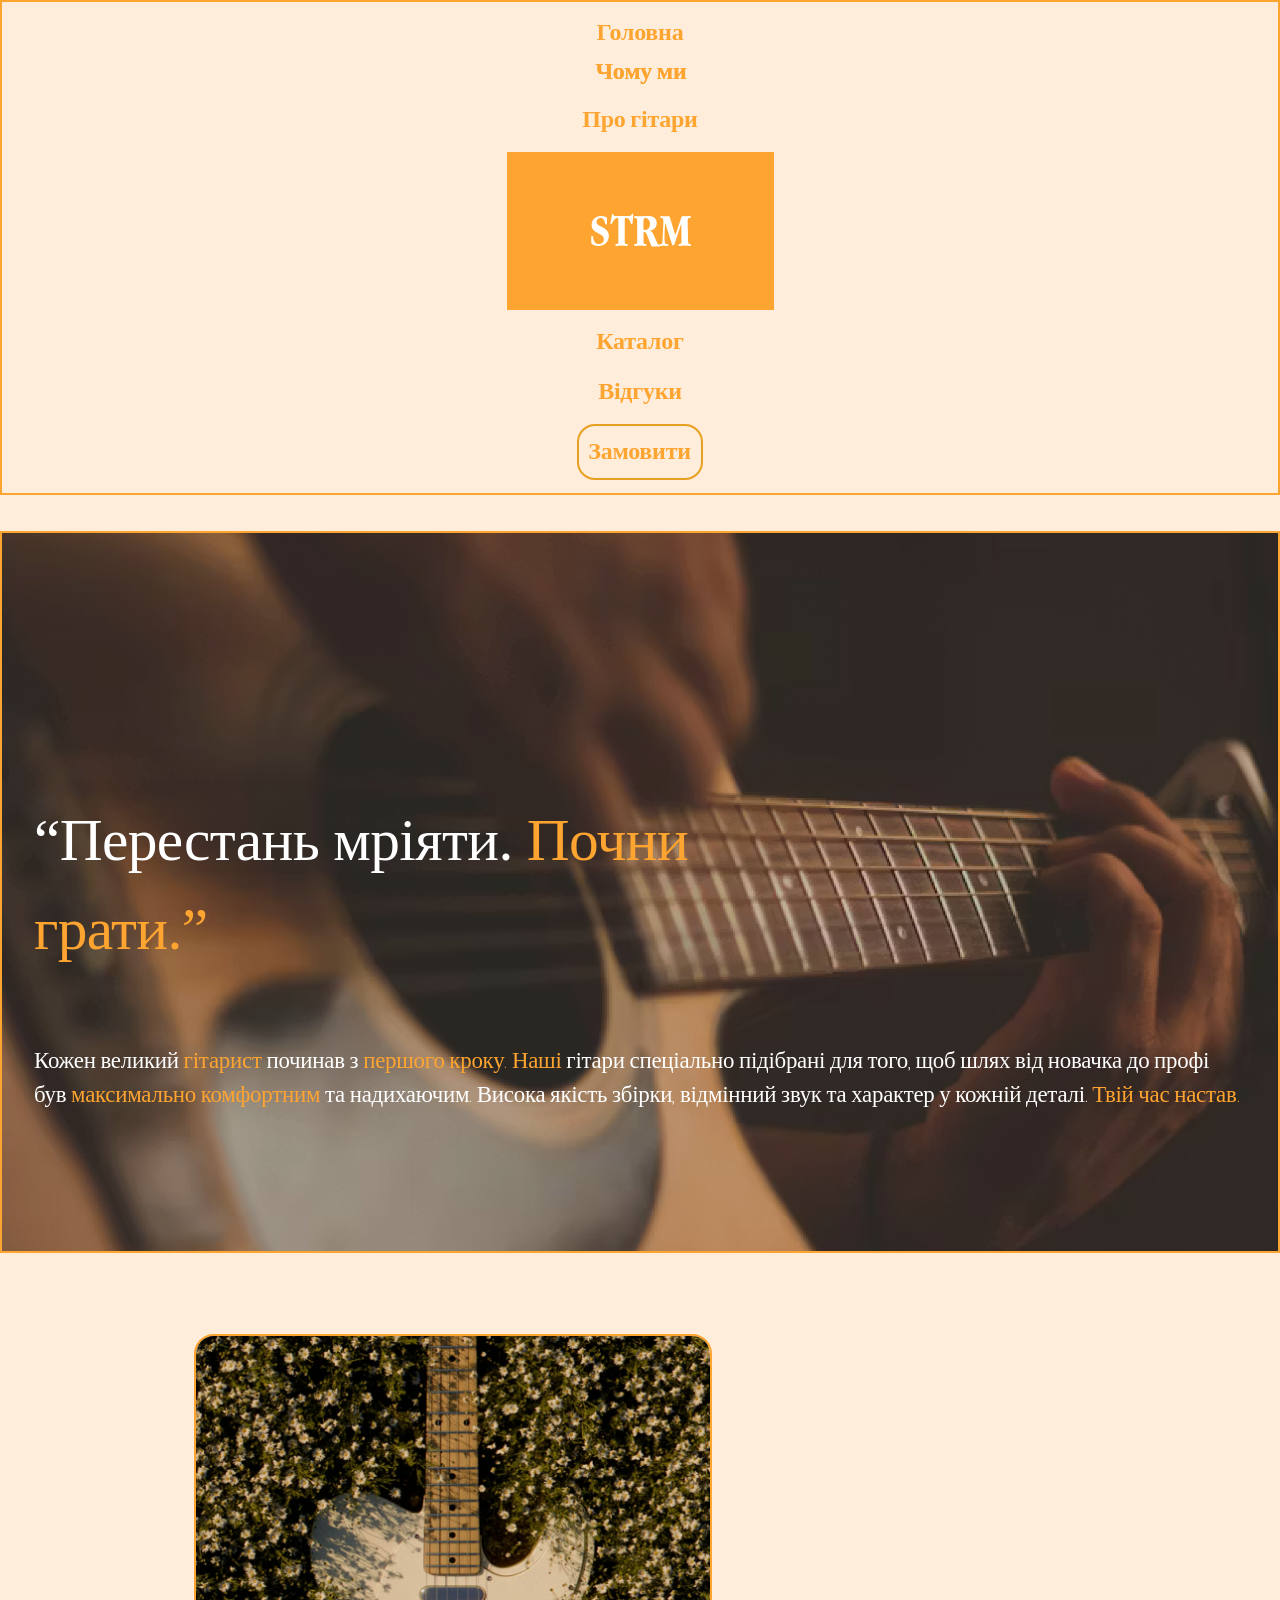
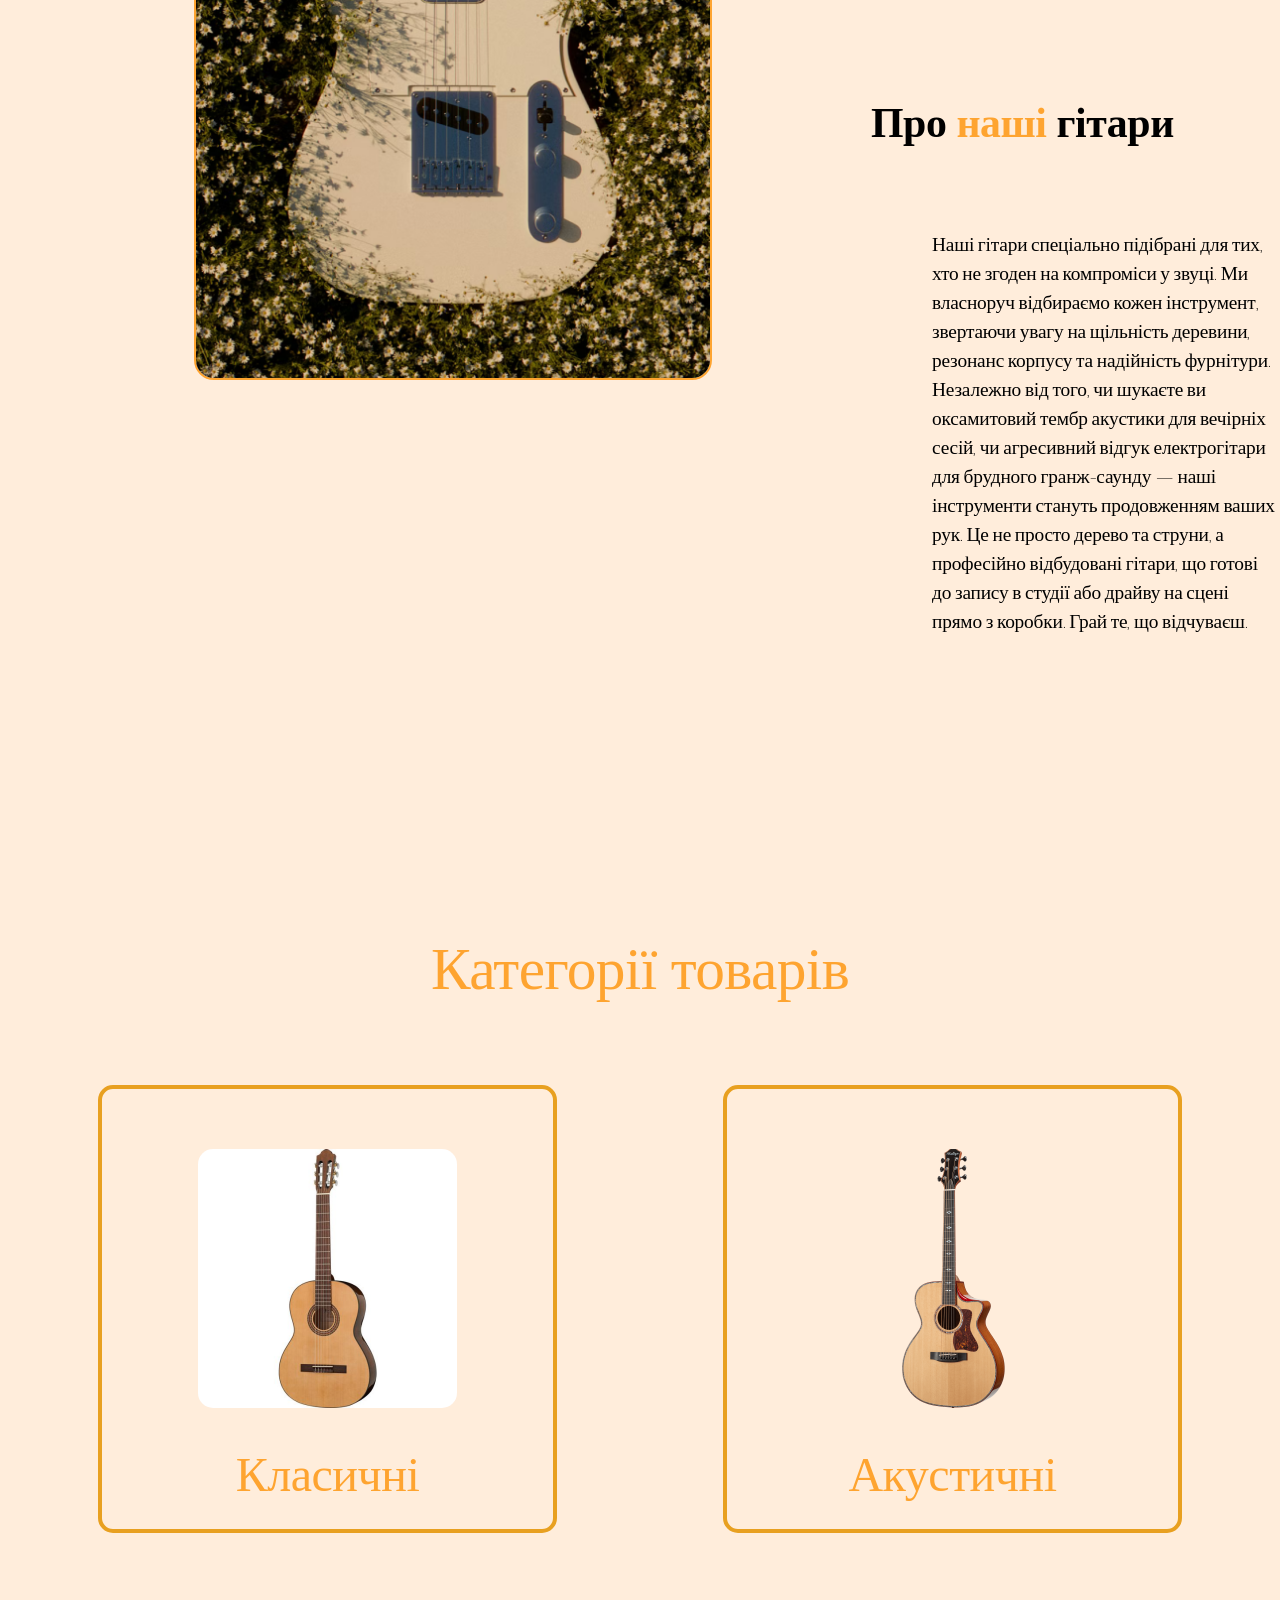
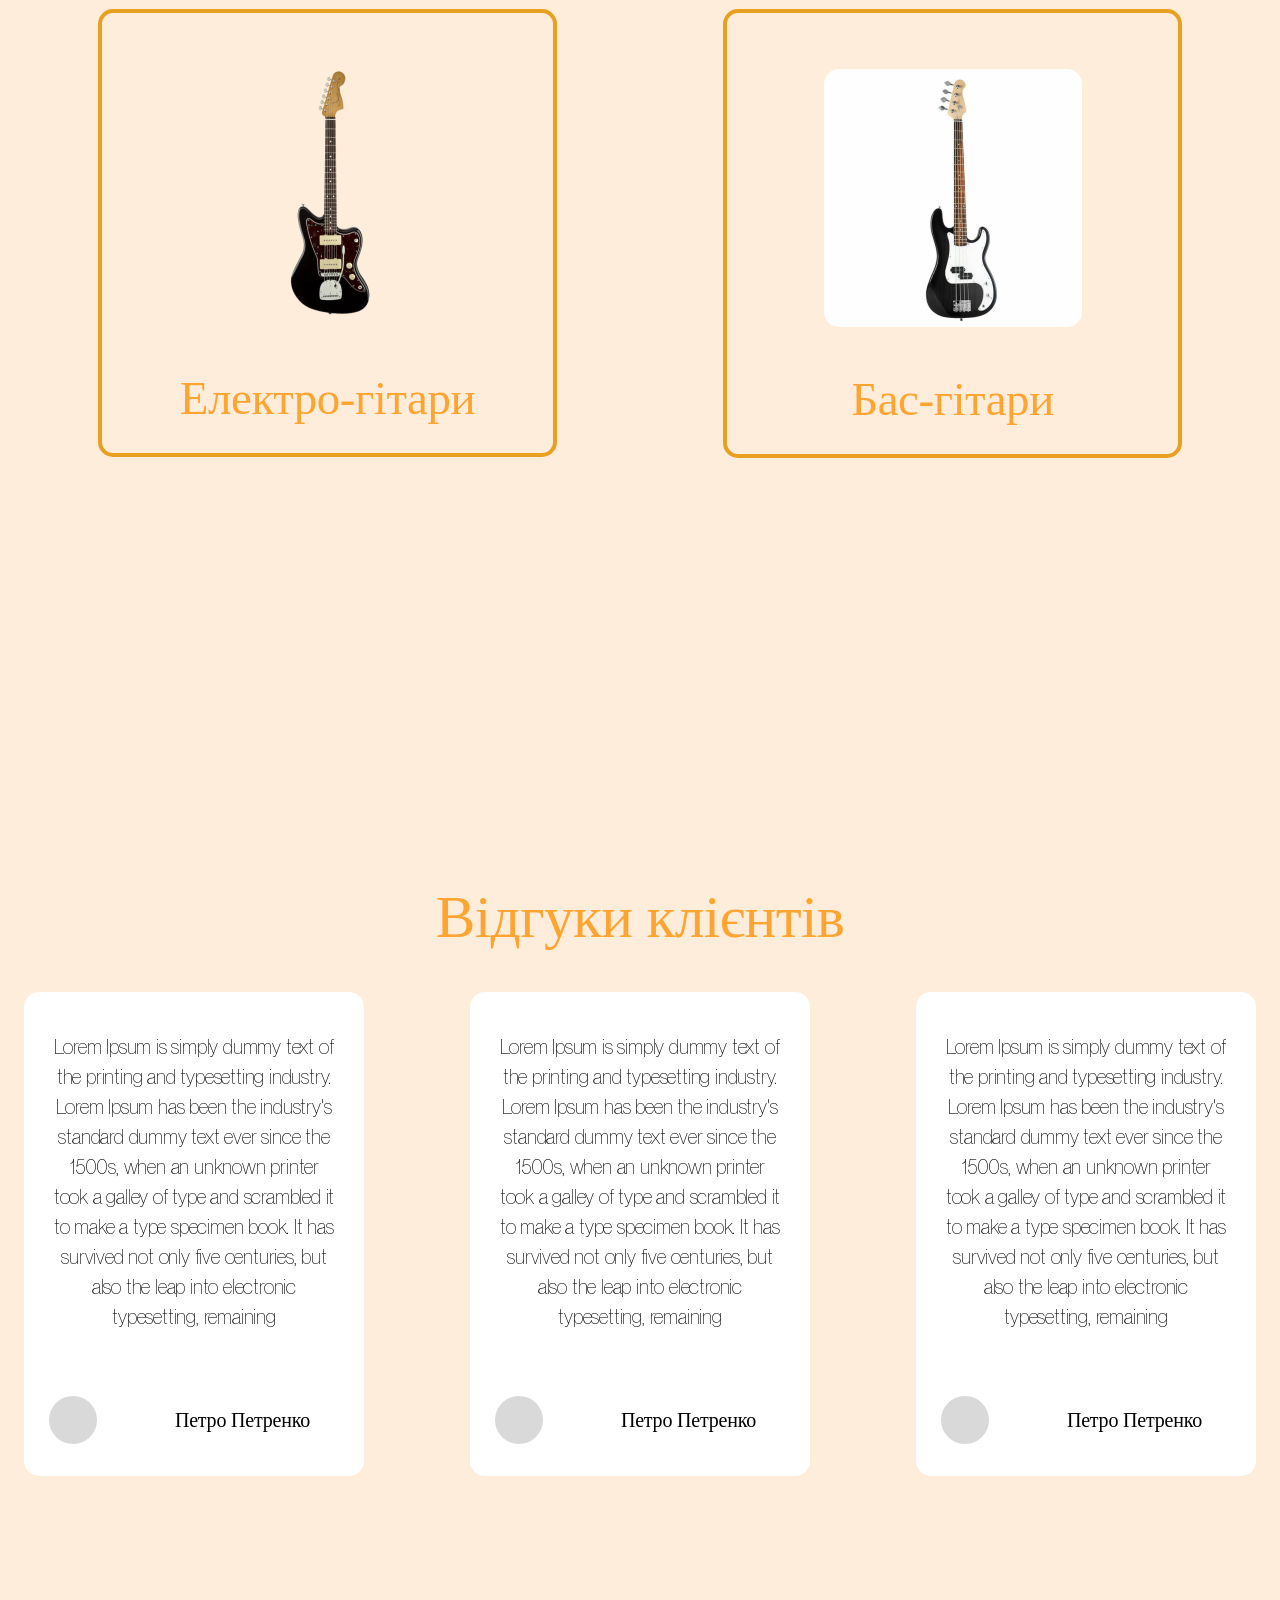
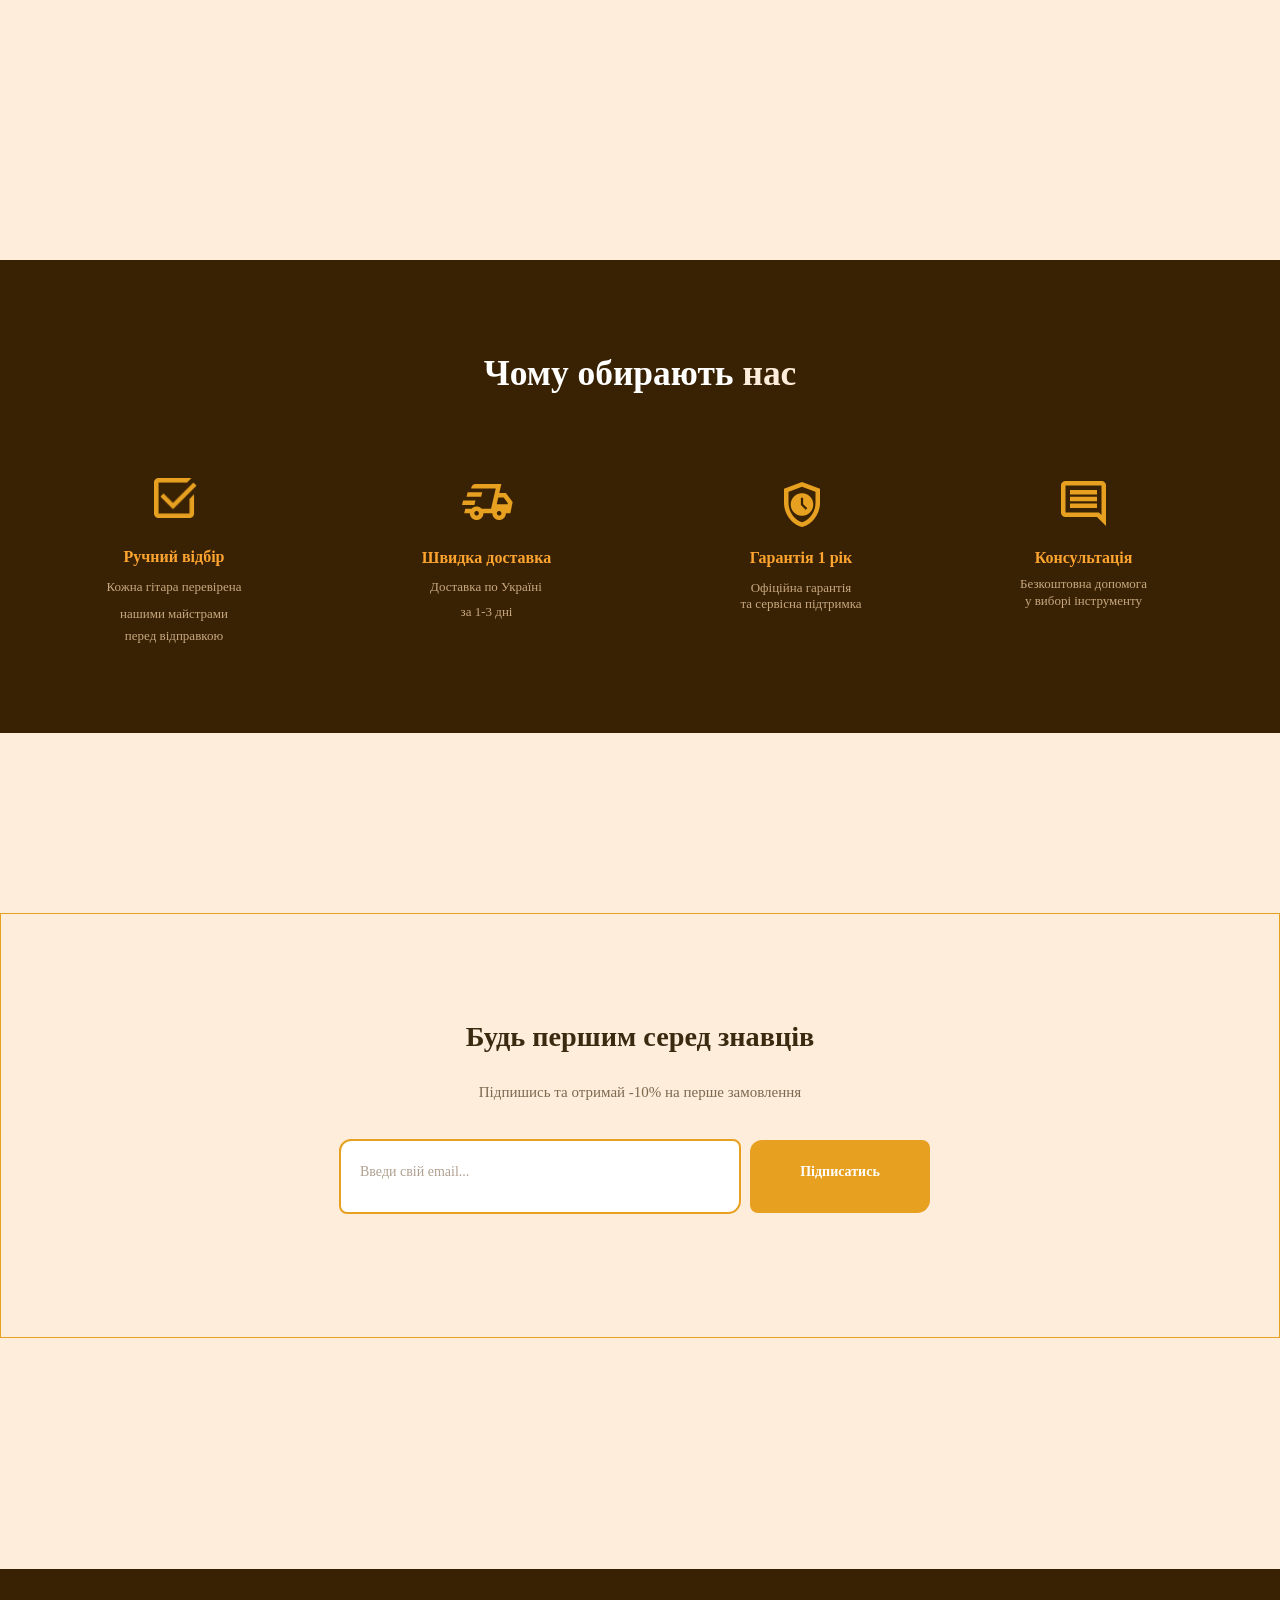
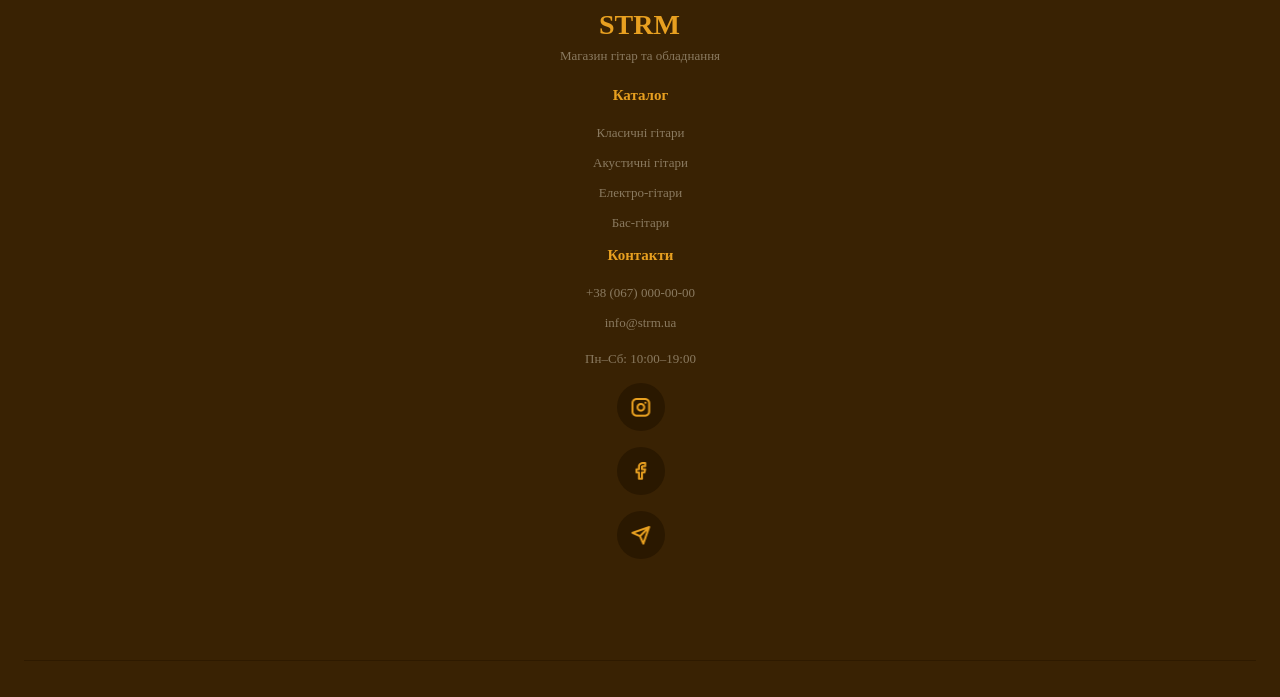
==== desktop.html @ a5ccfbbe "перший комміт, зроблений html, css за допомогою плагіна у figma - 10x HTML" ====
<!DOCTYPE html>
<html lang="uk">
<head>
    <meta charset="utf-8" />
    <meta name="viewport" content="width=device-width, initial-scale=1, shrink-to-fit=no">
    <title>STRM Guitars</title>
    <link rel="stylesheet" href="style.css">
</head>

<body>
    <img src="assets/img.png" class="img" alt="Guitar Background Decor" />
    
    <header class="header">
        <h2 class="header-subtitle-symbol header-subtitle">Головна</h2>
        
        <div class="header-row">
            <h2 class="header-subtitle-symbol1">Чому ми</h2>
            <h2 class="header-subtitle-symbol2">Чому ми</h2>
        </div>
        
        <h2 class="header-subtitle-symbol header-subtitle-symbol3">Про гітари</h2>
        <button class="header-btn-strm hover-bright">STRM</button>
        <h2 class="header-subtitle-symbol header-subtitle-symbol4">Каталог</h2>
        <h2 class="header-subtitle-symbol header-subtitle-symbol5">Відгуки</h2>
        <button class="header-btn-right hover-zoom">Замовити</button>
    </header>
    
    <div class="hero">
        <h1 class="hero-title title">
            <span>“Перестань мріяти. <span class="sub-text">Почни грати.”</span></span>
        </h1>
        <h2 class="hero-subtitle">
            <span>Кожен великий <span class="sub-text">гітарист</span> починав з <span class="sub-text">першого кроку. </span><span class="sub-text">Наші </span>гітари спеціально підібрані для того, щоб шлях від новачка до профі був <span class="sub-text">максимально комфортним</span> та надихаючим. Висока якість збірки, відмінний звук та характер у кожній деталі. <span class="sub-text">Твій час настав.</span></span>
        </h2>
    </div>
    
    <h2 class="subtitle">Про <span class="sub-text">наші </span>гітари</h2>
    <p class="text-symbol1">
        Наші гітари спеціально підібрані для тих, хто не згоден на компроміси у звуці. Ми власноруч відбираємо кожен інструмент, звертаючи увагу на щільність деревини, резонанс корпусу та надійність фурнітури. Незалежно від того, чи шукаєте ви оксамитовий тембр акустики для вечірніх сесій, чи агресивний відгук електрогітари для брудного гранж-саунду — наші інструменти стануть продовженням ваших рук. Це не просто дерево та струни, а професійно відбудовані гітари, що готові до запису в студії або драйву на сцені прямо з коробки. Грай те, що відчуваєш.
    </p>
    <h1 class="title-symbol1 title">Категорії товарів</h1>
    
    <div class="row1">
        <div class="card-a card-classic hover-float">
            <img src="assets/card/card-img1.png" class="card-img input" alt="Класична гітара" />
            <h2>Класичні</h2>
        </div>
        
        <div class="card-a card-acoustic hover-float">
            <img src="assets/card/card-img2.png" class="card-img input" alt="Акустична гітара" />
            <h2>Акустичні</h2>
        </div>
    </div>
    
    <div class="row2">
        <div class="card-electro card1 hover-float">
            <img src="assets/card-electro-img.png" class="card-electro-img input" alt="Електрогітара" />
            <h2 class="subtitle-symbol">Електро-гітари</h2>
        </div>
        
        <div class="card-bass card1 hover-float">
            <div class="card-bass-col">
                <img src="assets/card-electro-img.png" class="card-bass-img1 input" alt="Бас-гітара задній план" />
                <img src="assets/card-bass-img2.png" class="card-bass-img2 input" alt="Бас-гітара" />
            </div>
            <h2 class="subtitle-symbol">Бас-гітари</h2>
        </div>
    </div>
    
    <h1 class="title-symbol2">Відгуки клієнтів</h1>
    
    <div class="row3">
        <div class="card-b hover-float">
            <p class="card-text-lorem-ipsum">
                Lorem Ipsum is simply dummy text of the printing and typesetting industry. Lorem Ipsum has been the industry's standard dummy text ever since the 1500s, when an unknown printer took a galley of type and scrambled it to make a type specimen book. It has survived not only five centuries, but also the leap into electronic typesetting, remaining 
            </p>
            <div class="card-row-bottom">
                <div class="card-circle"></div>
                <p class="card-text-symbol">Петро Петренко</p>
            </div>
        </div>
        
        <div class="card-b hover-float">
            <p class="card-text-lorem-ipsum">
                Lorem Ipsum is simply dummy text of the printing and typesetting industry. Lorem Ipsum has been the industry's standard dummy text ever since the 1500s, when an unknown printer took a galley of type and scrambled it to make a type specimen book. It has survived not only five centuries, but also the leap into electronic typesetting, remaining 
            </p>
            <div class="card-row-bottom">
                <div class="card-circle"></div>
                <p class="card-text-symbol">Петро Петренко</p>
            </div>
        </div>
        
        <div class="card-b hover-float">
            <p class="card-text-lorem-ipsum">
                Lorem Ipsum is simply dummy text of the printing and typesetting industry. Lorem Ipsum has been the industry's standard dummy text ever since the 1500s, when an unknown printer took a galley of type and scrambled it to make a type specimen book. It has survived not only five centuries, but also the leap into electronic typesetting, remaining 
            </p>
            <div class="card-row-bottom">
                <div class="card-circle"></div>
                <p class="card-text-symbol">Петро Петренко</p>
            </div>
        </div>
    </div>
    
    <div class="col1 section">
        <h2 class="subtitle-why-heading">
            Чому обирають <span class="sub-text-symbol">нас</span>
        </h2>
        
        <div class="row-bottom">
            <div class="col-left">
                <img src="assets/group.png" class="group group1" alt="Icon" />
                <div class="group2">
                    <p class="text-symbol-a">Ручний відбір</p>
                    <p class="text-symbol-b group-text">Кожна гітара перевірена</p>
                    <p class="text-symbol-b group-text-symbol1">нашими майстрами</p>
                    <p class="text-symbol-b">перед відправкою</p>
                </div>
            </div>
            
            <div class="group3">
                <img src="assets/group-group.png" class="group-group" alt="Icon" />
                <p class="text-symbol-a group-text-symbol3">Швидка доставка</p>
                <p class="text-symbol-b group-text-symbol4">Доставка по Україні</p>
                <p class="text-symbol-b">за 1-3 дні</p>
            </div>
            
            <div class="column col2">
                <img src="assets/column/column-group1.png" class="group column-group1" alt="Icon" />
                <div class="column-group2">
                    <p class="text-symbol-a">Гарантія 1 рік</p>
                    <p class="text-symbol-b column-text-symbol">Офіційна гарантія</p>
                    <p class="text-symbol-b">та сервісна підтримка</p>
                </div>
            </div>
            
            <div class="column col-right">
                <img src="assets/column/column-group2.png" class="group column-group1" alt="Icon" />
                <div class="column-group2">
                    <p class="text-symbol-a">Консультація</p>
                    <p class="text-symbol-b column-text-symbol">Безкоштовна допомога</p>
                    <p class="text-symbol-b">у виборі інструменту</p>
                </div>
            </div>
        </div>
    </div>
    
    <section class="newsletter">
        <h2 class="newsletter-subtitle">Будь першим серед знавців</h2>
        <p class="newsletter-text">Підпишись та отримай -10% на перше замовлення</p>
        
        <div class="input-group-bottom">
            <input class="input-group-bottom-symbol" value="Введи свій email..." />
            <button class="input-group-bottom-btn hover-bright">Підписатись</button>
        </div>
    </section>
    
    <footer class="footer section">
        <div class="footer-row-top">
            <div class="footer-col-left">
                <h2 class="footer-subtitle">STRM</h2>
                <p class="footer-text-symbol1">Магазин гітар та обладнання</p>
            </div>
            
            <div class="footer-symbol1">
                <p class="footer-text-symbol">Каталог</p>
                <p class="text-symbol-b footer-text-symbol2">Класичні гітари</p>
                <p class="text-symbol-b">Акустичні гітари</p>
                <p class="text-symbol-b">Електро-гітари</p>
                <p class="text-symbol-b">Бас-гітари</p>
            </div>
            
            <div class="footer-symbol2">
                <p class="footer-text-symbol">Контакти</p>
                <p class="text-symbol-b footer-text-plus">+38 (067) 000-00-00</p>
                <p class="text-symbol-b">info@strm.ua</p>
                <p class="text-symbol-b footer-text-symbol6">Пн–Сб: 10:00–19:00</p>
            </div>
            
            <div class="circle-symbol circle-symbol1">
                <img src="assets/circle-symbol/circle-symbol-instagram.png" class="circle-symbol-send circle-symbol-instagram" alt="Instagram" />
            </div>
            
            <div class="circle-symbol circle-symbol2">
                <img src="assets/circle-symbol/circle-symbol-facebook.png" class="circle-symbol-send circle-symbol-instagram" alt="Facebook" />
            </div>
            
            <div class="circle-symbol circle-symbol3">
                <img src="assets/circle-symbol/circle-symbol-send.png" class="circle-symbol-send circle-symbol-instagram" alt="Telegram" />
            </div>
        </div>
        
        <div class="footer-line"></div>
    </footer>
</body>
</html>
---- style.css ----
:root {
    --symbol: #ffeddb;
    --_2: #392203;
    --margin-sm: 16px;
    --margin-md: 32px;
}

* {
    --min-screen-size: 430;
    --max-screen-size: 1440;
    --interpolate-diff: calc(var(--max-font-size) - var(--min-font-size));
    --interpolate: clamp(calc(var(--min-font-size) * 1px), calc((var(--min-font-size) * 1px) + var(--interpolate-diff) * ((100vw - calc(var(--min-screen-size) * 1px)) / (var(--max-screen-size) - var(--min-screen-size)))), calc(var(--max-font-size) * 1px));
}

html {
    height: 100%;
    font-size: 16px;
}

.title {
    --min-font-size: 35; --max-font-size: 64; font-size: var(--interpolate);
    font-family: 'Montserrat Alternates';
    font-weight: 500;
    letter-spacing: -0.63px;
}

.sub-text {
    color: #fea430;
}

.sub-text-symbol {
    color: var(--symbol);
}

.section {
    display: flex;
    flex-direction: column;
    background-color: var(--_2);
    padding: 0 24px;
}

.card1 {
    width: 459px;
    display: flex;
    flex-direction: column;
    background-color: var(--symbol);
    padding: 0 9px 19px 9px;
    border: 4px solid var(--symbol);
    border-radius: 15px;
}

.input {
    border-radius: 15px;
}

.hover-bright:hover {
    filter: brightness(1.2);
}

.hover-zoom:hover {
    scale: 1.05;
}

/* Новий ефект плавного спливання для карток */
.hover-float {
    transition: transform 0.3s cubic-bezier(0.25, 0.8, 0.25, 1), box-shadow 0.3s ease;
    will-change: transform, box-shadow;
}

.hover-float:hover {
    transform: translateY(-12px);
    box-shadow: 0 20px 35px rgba(42, 24, 0, 0.25);
}

@font-face {
    font-family: 'Apple Garamond';
    font-style: normal;
    font-weight: 700;
    src: url(../fonts/apple-garamond-bold.ttf);
}


@font-face {
    font-family: 'Editorial New';
    font-style: normal;
    font-weight: 700;
    src: url(../fonts/editorial-new-bold.ttf);
}


@font-face {
    font-family: 'Neue Montreal';
    font-style: normal;
    font-weight: 300;
    src: url(../fonts/neue-montreal-light.ttf);
}

body {
    container: body / inline-size;
    position: relative;
    min-height: 100%;
    display: flex;
    flex-direction: column;
    gap: 1px;
    line-height: 1.5;
    background-color: var(--symbol);
    overflow: auto;
}

.group {
    margin-left: -10px; margin-top: -7px;
    flex-shrink: 0;
    align-self: center;
}

.text-symbol-a {
    color: #fea430;
    font-size: 16px;
    font-weight: 700;
}

.footer-text-symbol {
    color: #e8a020;
    font-size: 15px;
    font-weight: 700;
}

.img {
    position: absolute; top: 1334px; left: 194px; 
    width: calc(100% - 194px);
    max-width: 518px;
    border: 2px solid #fea430;
    border-radius: 20px;
}

.header {
    display: flex;
    align-items: flex-start;
    justify-content: center;
    gap: 55px;
    color: #fea430;
    font-size: 24px;
    font-family: 'Editorial New';
    font-weight: 700;
    letter-spacing: -0.24px;
    padding: 0 24px;
    border: 2px solid #fea430;
    overflow: hidden;
}

.header-subtitle-symbol {
    text-align: left;
}

.header-subtitle {
    margin-left: 13px; margin-top: 69px;
}

.header-row {
    position: relative;
    margin-left: 23px; margin-top: 79px;
    width: 104px;
    min-height: 23px;
    flex-shrink: 0;
    text-align: left;
}

.header-subtitle-symbol1 {
    position: absolute; top: -11px; left: -1px; right: -3px; 
}

.header-subtitle-symbol2 {
    position: absolute; top: -11px; left: -1px; right: -3px; 
}

.header-subtitle-symbol3 {
    margin-left: 11px; margin-top: 64px;
}

.header-btn-strm {
    margin-left: 10px; margin-top: -5px;
    width: 267px;
    display: flex;
    justify-content: center;
    flex-shrink: 0;
    color: #fff;
    font-size: 48px;
    font-family: 'Apple Garamond';
    font-style: normal;
    letter-spacing: -0.48px;
    text-align: center;
    background-color: #fea430;
    padding: 43px 10px;
}

.header-subtitle-symbol4 {
    margin-left: 29px; margin-top: 69px;
}

.header-subtitle-symbol5 {
    margin-left: 33px; margin-top: 68px;
}

.header-btn-right {
    margin-top: 54px;
    display: flex;
    font-style: normal;
    letter-spacing: -0.24px;
    text-align: left;
    padding: 8px 10px 8px 9px;
    border: 2px solid var(--symbol);
    border-radius: 18px;
    border-color: #e8a020;
}

.hero {
    margin-top: 35px;
    display: flex;
    flex-direction: column;
    gap: 31px;
    color: #fff;
    text-align: left;
    background: linear-gradient(180deg, rgba(0, 0, 0, 0.2) 0%, rgba(0, 0, 0, 0.2) 75%) top left / auto auto no-repeat, url(../assets/hero.png) top left / cover no-repeat;
    padding: 263px 382px 102px 92px;
    border: 2px solid #fea430;
}

.hero-title {
    width: 100%;
    max-width: 724px;
    min-height: 161px;
    display: flex;
    align-items: center;
    flex-shrink: 0;
    align-self: start;
}

.hero-subtitle {
    min-height: 144px;
    display: flex;
    align-items: center;
    flex-shrink: 0;
    --min-font-size: 17; --max-font-size: 24; font-size: var(--interpolate);
    font-family: 'Neue Montreal';
    font-weight: 300;
    letter-spacing: -0.24px;
}

.subtitle {
    margin: 438px 128px 0 auto;
    width: 90%;
    max-width: 409px;
    align-self: end;
    color: #000;
    --min-font-size: 25; --max-font-size: 45; font-size: var(--interpolate);
    font-family: 'Montserrat Alternates';
    font-weight: 600;
    letter-spacing: -0.45px;
    text-align: left;
}

.text-symbol1 {
    margin-left: auto; margin-right: 186px;
    width: 90%;
    max-width: 348px;
    min-height: 552px;
    display: flex;
    align-items: center;
    flex-shrink: 0;
    align-self: end;
    color: #000;
    --min-font-size: 16; --max-font-size: 20; font-size: var(--interpolate);
    font-family: 'Neue Montreal';
    font-weight: 300;
    letter-spacing: -0.2px;
    text-align: left;
}

.title-symbol1 {
    margin: 216px 24px 0 24px;
    color: #fea430;
    text-align: center;
}

.row1 {
    margin-top: 70px;
    display: flex;
    align-items: flex-start;
    gap: 166px;
    align-self: center;
    color: #fea430;
    font-size: 48px;
    font-family: 'Montserrat Alternates';
    font-weight: 400;
    letter-spacing: -0.48px;
}



/* card-a */

.card-a {
    width: 459px;
    min-height: 448px;
    display: flex;
    flex-direction: column;
    gap: 31px;
    flex-shrink: 0;
    text-align: center;
    background-color: var(--symbol);
    padding: 60px 9px 18px 9px;
    border: 4px solid var(--symbol);
    border-radius: 15px;
    border-color: #e8a020;
}

.card-img {
    width: 259px;
    flex-shrink: 0;
    align-self: center;
}
/* end card-a*/


.row2 {
    margin-top: 75px;
    display: flex;
    align-items: flex-start;
    gap: 166px;
    align-self: center;
    color: #fea430;
    font-size: 47px;
    font-family: 'Montserrat Alternates';
    font-weight: 400;
    letter-spacing: -0.47px;
}

.card-electro {
    min-height: 448px;
    gap: 39px;
    flex-shrink: 0;
    text-align: center;
    padding-top: 53px;
    border-color: #e8a020;
}

.card-electro-img {
    margin-left: 1px;
    width: 258px;
    flex-shrink: 0;
    align-self: center;
}

.card-bass {
    min-height: 448px;
    gap: 37px;
    flex-shrink: 0;
    text-align: center;
    padding-top: 56px;
    border-color: #e8a020;
}

.card-bass-col {
    position: relative;
    margin-left: 1px;
    width: 258px;
    display: flex;
    flex-direction: column;
    align-self: center;
}

.card-bass-img1 {
    position: absolute; top: -3px; left: 0; right: 0; 
    width: 100%;
}

.card-bass-img2 {
    position: relative; z-index: 1;
    flex-shrink: 0;
}

.title-symbol2 {
    margin: 414px 24px 0 24px;
    color: #fea430;
    --min-font-size: 35; --max-font-size: 64; font-size: var(--interpolate);
    font-family: 'Montserrat Alternates';
    font-weight: 300;
    letter-spacing: -0.63px;
    text-align: center;
}

.row3 {
    margin-top: 29px;
    display: flex;
    align-items: flex-start;
    gap: 106px;
    align-self: center;
    color: #000;
    font-size: 20px;
    letter-spacing: -0.2px;
}



/* card-b */

.card-b {
    width: 340px;
    min-height: 484px;
    display: flex;
    flex-direction: column;
    gap: 57px;
    flex-shrink: 0;
    text-align: center;
    background-color: #fff;
    padding: 32px 25px;
    border-radius: 15px;
    
}

.card-text-lorem-ipsum {
    margin: 0 3px;
    min-height: 315px;
    display: flex;
    align-items: center;
    justify-content: center;
    flex-shrink: 0;
    font-family: 'Neue Montreal';
    font-weight: 300;
}

.card-row-bottom {
    width: 261px;
    display: flex;
    align-items: flex-start;
    justify-content: space-between;
    align-self: start;
    font-family: 'Montserrat Alternates';
    font-weight: 500;
}

.card-circle {
    width: 48px; height: 48px;
    flex-shrink: 0;
    background-color: #d9d9d9;
    border-radius: 50%;
}

.card-text-symbol {
    margin-top: 9px;
    text-align: center;
}
/* end card-b*/


.col1 {
    container: col1 / inline-size;
    margin-top: 383px;
    gap: 84px;
    font-family: 'Montserrat Alternates';
    line-height: normal;
    letter-spacing: 0px;
    text-align: center;
    padding-top: 92px;
    padding-bottom: 90px;
}

.subtitle-why-heading {
    color: #fff;
    --min-font-size: 22; --max-font-size: 38; font-size: var(--interpolate);
    font-weight: 600;
}

.row-bottom {
    margin-left: -3px;
    display: flex;
    align-items: flex-start;
    gap: 117px;
    align-self: center;
    color: #c8a880;
    font-size: 13px;
    font-weight: 400;
    padding-left: 7px;
    padding-top: 6px;
}



/* column */

.column {
    display: flex;
    flex-direction: column;
    flex-shrink: 0;
    text-align: center;
    padding-bottom: 6px;
}

.column-group2 {
    display: flex;
    flex-direction: column;
}
/* end column*/


.col-left {
    margin-top: 1px; margin-bottom: -7px;
    width: 143px;
    display: flex;
    flex-direction: column;
    gap: 30px;
    flex-shrink: 0;
    text-align: center;
    padding-bottom: 6px;
}

.group1 {
    margin-left: -12px;
    width: 43px;
}

.group2 {
    margin-left: -14px;
    display: flex;
    flex-direction: column;
    gap: 6px;
}

.group-text {
    margin-top: 7px;
}

.group-text-symbol1 {
    margin-top: 5px;
}

.group3 {
    margin-left: 34px;
    width: 166px;
    display: flex;
    flex-direction: column;
    gap: 9px;
    flex-shrink: 0;
    text-align: center;
}

.group-group {
    margin-left: 1px;
    width: 51px;
    flex-shrink: 0;
    align-self: center;
}

.group-text-symbol3 {
    margin-top: 20px;
}

.group-text-symbol4 {
    margin-left: -1px; margin-top: 3px;
    width: 127px;
    align-self: center;
}

.col2 {
    margin-left: 39px; margin-top: 5px;
    width: 165px;
    gap: 22px;
    padding-right: 3px;
}

.col2 .column-group1 {
    width: 36px;
}

.col2 .column-group2 {
    margin-left: -11px;
}

.col2 .column-text-symbol {
    margin-top: 13px;
}

.col-right {
    margin-right: -7px; margin-top: 4px;
    width: 167px;
    gap: 23px;
    padding-right: 5px;
}

.col-right .column-group1 {
    width: 45px;
}

.col-right .column-group2 {
    margin-left: -10px;
    gap: 1px;
}

.col-right .column-text-symbol {
    margin-top: 8px;
}

.newsletter {
    container: newsletter / inline-size;
    margin-top: 179px;
    display: flex;
    flex-direction: column;
    gap: 31px;
    line-height: normal;
    letter-spacing: 0px;
    text-align: center;
    background-color: var(--symbol);
    padding: 107px 23px 124px 23px;
    border: 1px solid var(--symbol);
    border-color: #e8a020;
}

.newsletter-subtitle {
    color: #3a2a10;
    --min-font-size: 19; --max-font-size: 30; font-size: var(--interpolate);
    font-family: 'Montserrat Alternates';
    font-weight: 700;
}

.newsletter-text {
    color: #7a6a50;
    font-size: 15px;
    font-family: 'Montserrat';
    font-weight: 400;
}

.input-group-bottom {
    margin-left: -10px; margin-top: 8px;
    display: flex;
    align-items: flex-start;
    gap: 9px;
    align-self: center;
    font-size: 14px;
    border-color: #e8a020;
}

.input-group-bottom-symbol {
    margin: -1px 0 -1px -1px;
    width: 402px;
    flex-shrink: 0;
    color: #b0a090;
    font-family: 'Montserrat Alternates';
    font-style: normal;
    font-weight: 400;
    letter-spacing: 0px;
    text-align: left;
    padding: 23px 19px 32px 19px;
    border: 2px solid var(--symbol);
    border-radius: 12px 8px 13px 8px;
    border-color: #e8a020;
}

.input-group-bottom-btn {
    width: 180px;
    display: flex;
    justify-content: center;
    flex-shrink: 0;
    color: #fff;
    font-family: 'Montserrat';
    font-style: normal;
    font-weight: 700;
    letter-spacing: 0px;
    text-align: center;
    background-color: #e8a020;
    padding: 24px 9px 33px 9px;
    border-radius: 12px 8px 13px 8px;
    border-color: #e8a020;
}

.footer {
    container: footer / inline-size;
    margin-top: 230px;
    align-items: center;
    gap: 14px;
    font-family: 'Montserrat Alternates';
    font-weight: 400;
    line-height: normal;
    letter-spacing: 0px;
    padding-top: 49px;
    padding-bottom: 36px;
}

.footer-row-top {
    margin-left: -73px;
    display: flex;
    align-items: flex-start;
    gap: 34px;
    color: #8a7a60;
    font-size: 13px;
    padding-left: 1px;
    padding-top: 5px;
}



/* circle-symbol */

.circle-symbol {
    position: relative;
    margin-top: 4px;
    width: 48px; height: 48px;
    flex-shrink: 0;
    background-color: #2a1800;
    border-radius: 50%;
}

.circle-symbol-send {
    position: absolute; top: 15px; left: 50%; 
    translate: -50% 0;
    width: 19px;
}
/* end circle-symbol*/


.footer-col-left {
    margin-top: 2px;
    width: 217px;
    display: flex;
    flex-direction: column;
    gap: 7px;
    flex-shrink: 0;
    text-align: left;
    padding-bottom: 7px;
}

.footer-subtitle {
    margin-left: -2px; margin-top: -14px;
    align-self: start;
    color: #e8a020;
    font-size: 28px;
    font-weight: 700;
}

.footer-text-symbol1 {
    margin-left: -2px; margin-right: -1px;
    font-weight: 400;
}

.footer-symbol1 {
    margin-left: 196px;
    width: 130px;
    display: flex;
    flex-direction: column;
    gap: 14px;
    flex-shrink: 0;
    text-align: left;
}

.footer-text-symbol2 {
    margin-top: 7px;
}

.footer-symbol2 {
    margin-left: 40px;
    width: 159px;
    display: flex;
    flex-direction: column;
    gap: 14px;
    flex-shrink: 0;
    text-align: left;
}

.footer-text-plus {
    margin-top: 7px;
}

.footer-text-symbol6 {
    margin-top: 6px;
}

.circle-symbol1 {
    margin-left: 68px;
}

.circle-symbol2 .circle-symbol-instagram {
    width: 11px;
}

.footer-line {
    margin-left: -9px; margin-top: 87px;
    width: 100%; height: 0;
    max-width: 1280px;
    flex-shrink: 0;
    border-top: 1px solid #2e1a00;
}

.footer-row-bottom {
    margin-left: -22px;
    width: 100%;
    max-width: 1211px;
    display: flex;
    align-items: flex-start;
    justify-content: space-between;
    color: #5a4a30;
    font-size: 12px;
}

.footer-text-copyright-2026-strm {
    margin: -3px 0 -1px -1px;
    text-align: left;
}

.footer-text-symbol7 {
    margin: -3px -1px -1px 0;
    text-align: right;
}



/** breakpoints (margin / paddings) **/

@media screen and (max-width: 1280px) {
    .header {
        padding-inline: var(--margin-sm);
    }
    .hero {
        padding-inline: var(--margin-md);
    }
    .title-symbol1 {
        margin-inline: var(--margin-sm);
    }
    .title-symbol2 {
        margin-inline: var(--margin-sm);
    }
    .row-bottom {
        padding-inline: 0;
    }
    .newsletter {
        padding-inline: var(--margin-sm);
    }
    .footer-symbol1 {
        margin-inline: 0;
    }
    .footer-text-symbol7 {
        margin-inline: 0;
    }
}

@media screen and (max-width: 576px) {
    .hero {
        padding-inline: var(--margin-sm);
    }
}



/* container queries (flex rows) */

@container body (width < 1428px) {
    .header {
        flex-direction: column;
        align-items: center;
        gap: 14px;
        padding: 13px 10px;
    }
    .subtitle {
        margin-left: 0; margin-right: 0;
    }
    .text-symbol1 {
        margin-left: 0; margin-right: 0;
    }
    .title-symbol1 {
        margin-left: 0; margin-right: 0;
    }
    .title-symbol2 {
        margin-left: 0; margin-right: 0;
    }
    .header > * {
        margin-left: unset !important; margin-top: unset !important;
        text-align: center;
    }
}

@container body (width < 1083px) {
    .row1 {
        flex-direction: column;
        align-items: center;
        gap: 1px;
    }
    .row1 > .card-classic {
        width: 100%;
        max-width: 459px;
        align-items: center;
    }
    .row1 > .card-acoustic {
        width: 100%;
        max-width: 459px;
        align-items: center;
    }
}

@container body (width < 1083px) {
    .row2 {
        flex-direction: column;
        align-items: center;
        gap: 1px;
    }
    .row2 > .card-electro {
        width: 100%;
        max-width: 459px;
        align-items: center;
    }
    .row2 > .card-bass {
        width: 100%;
        max-width: 459px;
        align-items: center;
    }
}

@container body (width < 1231px) {
    .row3 {
        flex-direction: column;
        align-items: center;
        gap: 77px;
    }
    .row3 .card-row-bottom {
        align-self: center;
    }
    .row3 > .card2 {
        align-items: center;
    }
    .row3 .card-row-bottom {
        align-self: center;
    }
    .row3 > .card3 {
        align-items: center;
    }
    .row3 .card-row-bottom {
        align-self: center;
    }
    .row3 > .card4 {
        align-items: center;
    }
}

@container col1 (width < 1072px) {
    .row-bottom {
        margin-left: 0;
        flex-direction: column;
        align-items: center;
        gap: 21px;
    }
    .row-bottom > * {
        margin-left: unset !important; margin-right: unset !important; margin-top: unset !important;
    }
    .row-bottom > .col-left {
        align-items: center;
    }
    .row-bottom > .group3 {
        align-items: center;
    }
    .row-bottom > .col2 {
        align-items: center;
    }
    .row-bottom > .col-right {
        align-items: center;
    }
}

@container newsletter (width < 607px) {
    .input-group-bottom {
        margin-left: 0;
        flex-direction: column;
        align-items: center;
        gap: 16px;
    }
    .input-group-bottom > * {
        margin-left: unset !important; margin-top: unset !important;
        text-align: center;
    }
    .input-group-bottom > .input-group-bottom-symbol {
        width: 100%;
        max-width: 402px;
    }
}

@container footer (width < 1270px) {
    .footer-row-top {
        margin-left: 0;
        flex-direction: column;
        align-items: center;
        gap: 16px;
    }
    .footer > * {
        margin-left: 0; margin-right: 0;
    }
    .footer-row-top > * {
        margin-left: unset !important; margin-top: unset !important;
        text-align: center;
    }
    .footer-row-top .footer-subtitle {
        align-self: center;
    }
    .footer-row-top > .footer-col-left {
        align-items: center;
    }
    .footer-row-top > .footer-symbol1 {
        width: 100%;
        max-width: 130px;
    }
}

@container footer (width < 594px) {
    .footer-row-bottom {
        margin-left: 0;
        flex-direction: column;
        align-items: center;
        gap: 12px;
    }
    .footer-row-bottom > * {
        margin-left: unset !important; margin-right: unset !important; margin-top: unset !important;
        text-align: center;
    }
}

::before,
::after {
  --tw-content: '';
}


html,
:host {
  line-height: 1.5; /* 1 */
  -webkit-text-size-adjust: 100%; /* 2 */
  -moz-tab-size: 4; /* 3 */
  tab-size: 4; /* 3 */
  -webkit-tap-highlight-color: transparent; /* 7 */
}

body {
  margin: 0; /* 1 */
  line-height: inherit; /* 2 */
}

*{
    box-sizing: border-box;
}

hr {
  height: 0; /* 1 */
  color: inherit; /* 2 */
  border-top-width: 1px; /* 3 */
}

abbr:where([title]) {
  text-decoration: underline dotted;
}

h1,
h2,
h3,
h4,
h5,
h6 {
  font-size: inherit;
  font-weight: inherit;
}

a {
  color: inherit;
  text-decoration: inherit;
}

b,
strong {
  font-weight: bolder;
}

code,
kbd,
samp,
pre {
  font-size: 1em; /* 4 */
}

small {
  font-size: 80%;
}

sub,
sup {
  font-size: 75%;
  line-height: 0;
  position: relative;
  vertical-align: baseline;
}

sub {
  bottom: -0.25em;
}

sup {
  top: -0.5em;
}

table {
  text-indent: 0; /* 1 */
  border-color: inherit; /* 2 */
  border-collapse: collapse; /* 3 */
}


button,
input,
optgroup,
select,
textarea {
  font-family: inherit; /* 1 */
  font-feature-settings: inherit; /* 1 */
  font-variation-settings: inherit; /* 1 */
  font-size: 100%; /* 1 */
  font-weight: inherit; /* 1 */
  line-height: inherit; /* 1 */
  color: inherit; /* 1 */
  margin: 0; /* 2 */
  padding: 0; /* 3 */
    border:0;
}

button,
select {
  text-transform: none;
}

button,
[type='button'],
[type='reset'],
[type='submit'] {
  -webkit-appearance: button; /* 1 */
  background-color: transparent; /* 2 */
  background-image: none; /* 2 */
}

:-moz-focusring {
  outline: auto;
}

:-moz-ui-invalid {
  box-shadow: none;
}

progress {
  vertical-align: baseline;
}

::-webkit-inner-spin-button,
::-webkit-outer-spin-button {
  height: auto;
}

[type='search'] {
  -webkit-appearance: textfield; /* 1 */
  outline-offset: -2px; /* 2 */
}

::-webkit-search-decoration {
  -webkit-appearance: none;
}

::-webkit-file-upload-button {
  -webkit-appearance: button; /* 1 */
  font: inherit; /* 2 */
}

summary {
  display: list-item;
}

blockquote,
dl,
dd,
h1,
h2,
h3,
h4,
h5,
h6,
hr,
figure,
p,
pre {
  margin: 0;
}

fieldset {
  margin: 0;
  padding: 0;
}

legend {
  padding: 0;
}

ol,
ul,
menu {
  list-style: none;
  margin: 0;
  padding: 0;
}

dialog {
  padding: 0;
}

textarea {
  resize: vertical;
}


button,
[role="button"] {
  cursor: pointer;
}

:disabled {
  cursor: default;
}

img,
svg,
video,
canvas,
audio,
iframe,
embed,
object {
  display: block; /* 1 */
}

img,
video {
    /* disable max-width solves bug img-export/propagation > nested-img-bigger */
    max-width:100%;
  height: auto;
}

[hidden] {
  display: none;
}

*{
    text-underline-offset: 0.134em;
}
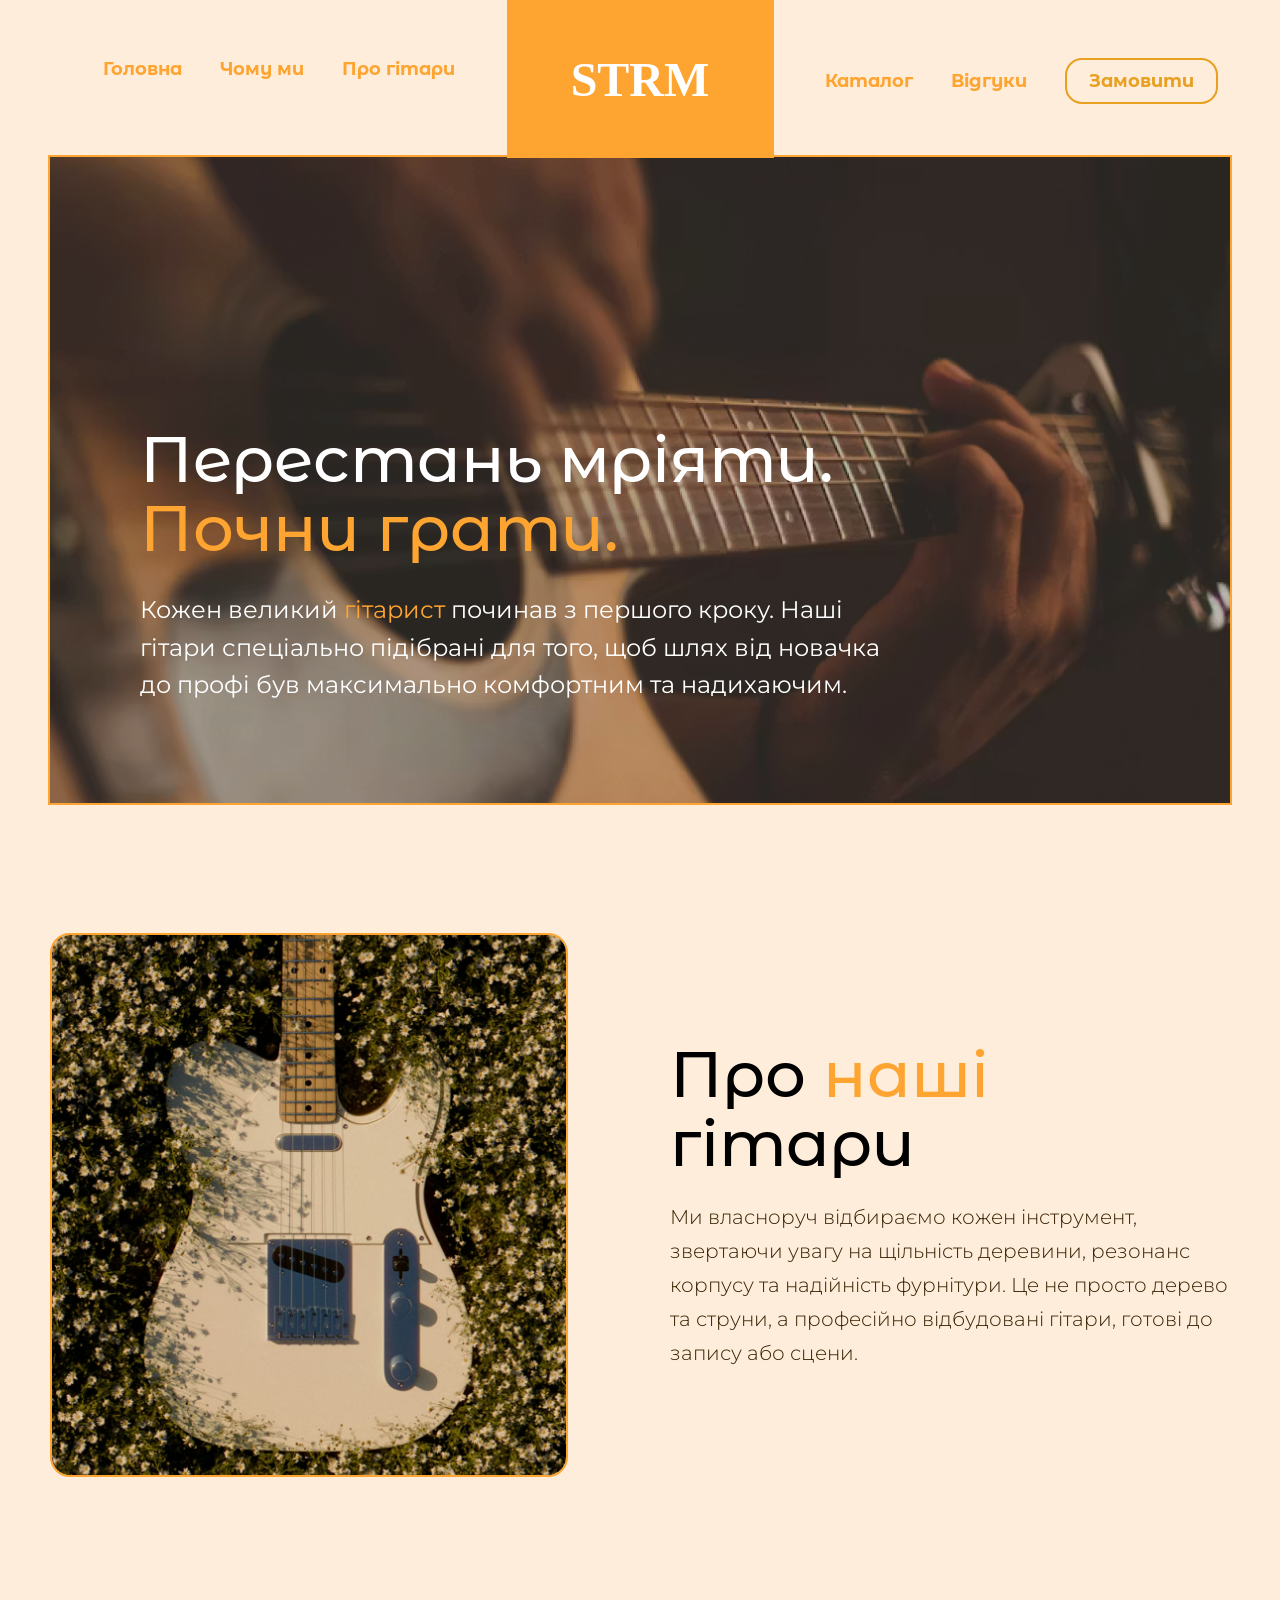
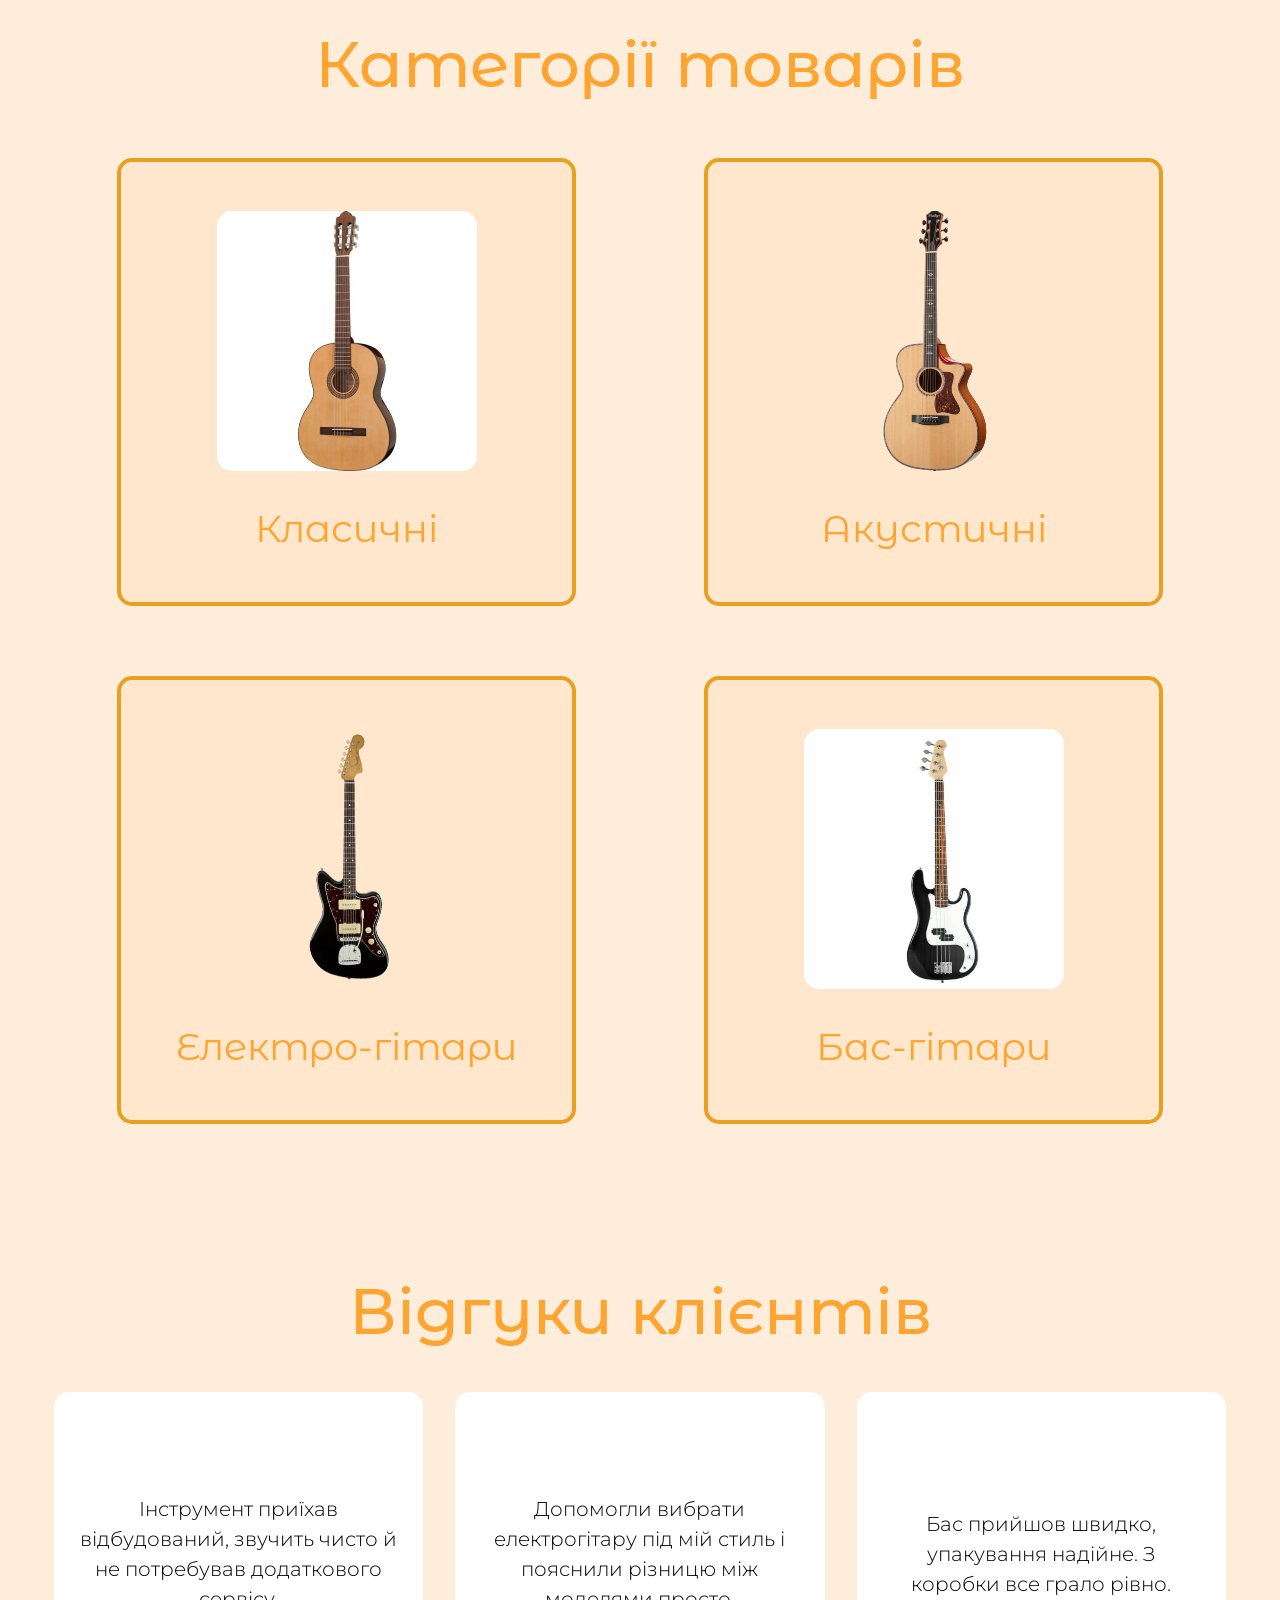
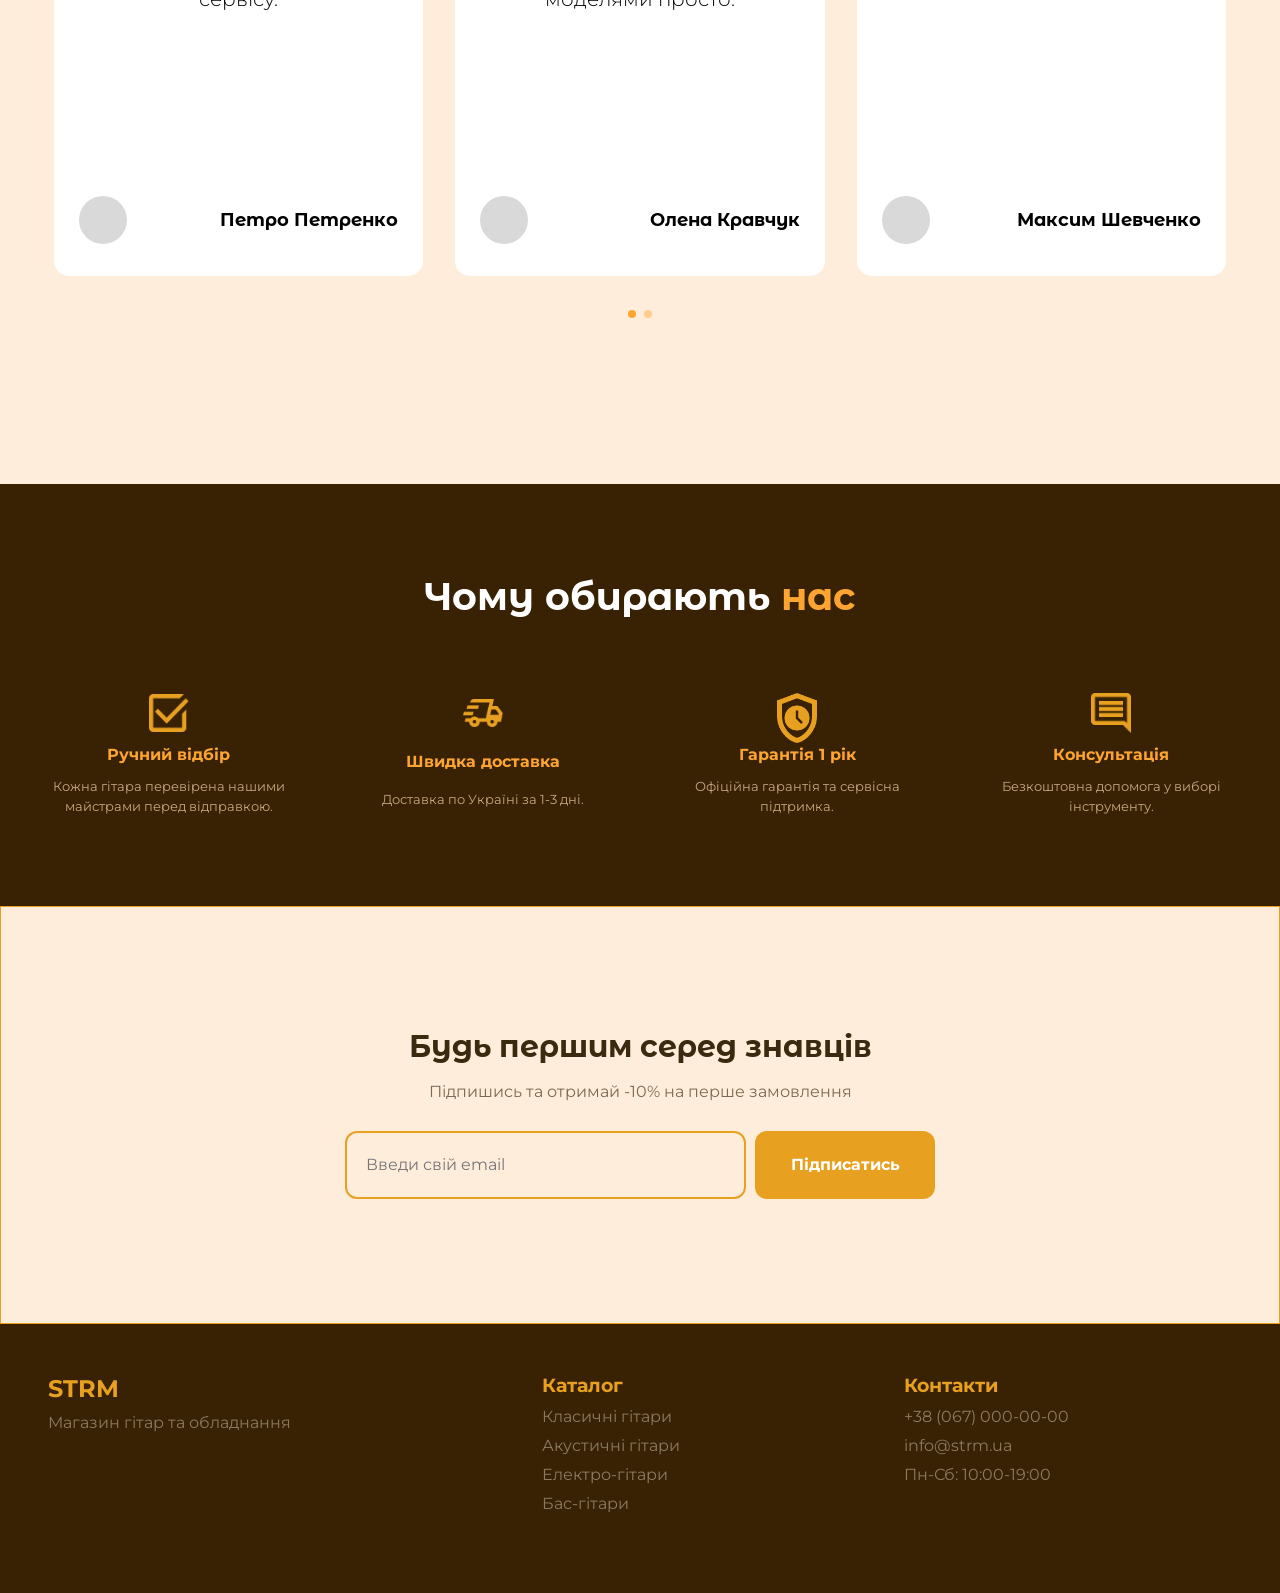
==== commit b73d27bc: "виправив старі косяки, добавив свайпер, та трохи поправив стилі" ====
--- a/desktop.html
+++ b/desktop.html
@@ -1,195 +1,214 @@
 <!DOCTYPE html>
 <html lang="uk">
 <head>
-    <meta charset="utf-8" />
-    <meta name="viewport" content="width=device-width, initial-scale=1, shrink-to-fit=no">
+    <meta charset="utf-8">
+    <meta name="viewport" content="width=device-width, initial-scale=1">
     <title>STRM Guitars</title>
+    <link rel="preconnect" href="https://fonts.googleapis.com">
+    <link rel="preconnect" href="https://fonts.gstatic.com" crossorigin>
+    <link href="https://fonts.googleapis.com/css2?family=Montserrat:wght@300;400;500;600;700&family=Montserrat+Alternates:wght@400;500;600;700&display=swap" rel="stylesheet">
+    <link rel="stylesheet" href="https://cdn.jsdelivr.net/npm/swiper@11/swiper-bundle.min.css">
     <link rel="stylesheet" href="style.css">
 </head>
-
 <body>
-    <img src="assets/img.png" class="img" alt="Guitar Background Decor" />
-    
     <header class="header">
-        <h2 class="header-subtitle-symbol header-subtitle">Головна</h2>
-        
-        <div class="header-row">
-            <h2 class="header-subtitle-symbol1">Чому ми</h2>
-            <h2 class="header-subtitle-symbol2">Чому ми</h2>
+        <button class="burger-button" id="burgerToggle" type="button" aria-label="Відкрити меню" aria-expanded="false" aria-controls="navMenu">
+            <span></span>
+            <span></span>
+            <span></span>
+        </button>
+
+        <nav class="nav" id="navMenu" aria-label="Головна навігація">
+            <div class="nav-group nav-group-left">
+                <a href="#top">Головна</a>
+                <a href="#why">Чому ми</a>
+                <a href="#about">Про гітари</a>
+            </div>
+
+            <a class="logo" href="#top" aria-label="STRM головна">STRM</a>
+
+            <div class="nav-group nav-group-right">
+                <a href="#catalog">Каталог</a>
+                <a href="#reviews">Відгуки</a>
+                <button class="outline-button" type="button" data-open-modal>Замовити</button>
+            </div>
+        </nav>
+    </header>
+
+    <main>
+        <section class="hero" id="top">
+            <div class="hero-content">
+                <h1>Перестань мріяти. <span>Почни грати.</span></h1>
+                <p>
+                    Кожен великий <span>гітарист</span> починав з першого кроку.
+                    Наші гітари спеціально підібрані для того, щоб шлях від новачка
+                    до профі був максимально комфортним та надихаючим.
+                </p>
+            </div>
+        </section>
+
+        <section class="about" id="about">
+            <img class="about-image" src="assets/img.png">
+            <div class="about-text">
+                <h2>Про <span>наші</span> гітари</h2>
+                <p>
+                    Ми власноруч відбираємо кожен інструмент, звертаючи увагу на щільність
+                    деревини, резонанс корпусу та надійність фурнітури. Це не просто дерево
+                    та струни, а професійно відбудовані гітари, готові до запису або сцени.
+                </p>
+            </div>
+        </section>
+
+        <section class="catalog" id="catalog">
+            <h2>Категорії товарів</h2>
+
+            <div class="catalog-grid">
+                <article class="category-card">
+                    <img src="assets/card-img1.png" alt="Класична гітара">
+                    <h3>Класичні</h3>
+                </article>
+                <article class="category-card">
+                    <img src="assets/card-img2.png" alt="Акустична гітара">
+                    <h3>Акустичні</h3>
+                </article>
+                <article class="category-card">
+                    <img src="assets/card-electro-img.png" alt="Електрогітара">
+                    <h3>Електро-гітари</h3>
+                </article>
+                <article class="category-card">
+                    <img src="assets/card-bass-img2.png" alt="Бас-гітара">
+                    <h3>Бас-гітари</h3>
+                </article>
+            </div>
+        </section>
+
+        <section class="reviews" id="reviews">
+            <h2>Відгуки клієнтів</h2>
+
+            <div class="swiper reviews-swiper">
+                <div class="swiper-wrapper">
+                    <article class="swiper-slide review-card">
+                        <p>Інструмент приїхав відбудований, звучить чисто й не потребував додаткового сервісу.</p>
+                        <div class="review-author">
+                            <span></span>
+                            <strong>Петро Петренко</strong>
+                        </div>
+                    </article>
+                    <article class="swiper-slide review-card">
+                        <p>Допомогли вибрати електрогітару під мій стиль і пояснили різницю між моделями просто.</p>
+                        <div class="review-author">
+                            <span></span>
+                            <strong>Олена Кравчук</strong>
+                        </div>
+                    </article>
+                    <article class="swiper-slide review-card">
+                        <p>Бас прийшов швидко, упакування надійне. З коробки все грало рівно.</p>
+                        <div class="review-author">
+                            <span></span>
+                            <strong>Максим Шевченко</strong>
+                        </div>
+                    </article>
+                    <article class="swiper-slide review-card">
+                        <p>Для першої гітари отримала саме те, що треба: нормальний звук і комфортний гриф.</p>
+                        <div class="review-author">
+                            <span></span>
+                            <strong>Ірина Мельник</strong>
+                        </div>
+                    </article>
+                </div>
+
+                <div class="swiper-pagination"></div>
+            </div>
+        </section>
+
+        <section class="why" id="why">
+            <h2>Чому обирають <span>нас</span></h2>
+
+            <div class="features">
+                <article>
+                    <span class="feature-icon"><img src="assets/group.png"></span>
+                    <h3>Ручний відбір</h3>
+                    <p>Кожна гітара перевірена нашими майстрами перед відправкою.</p>
+                </article>
+                <article>
+                    <span class="feature-icon"><img src="assets/group-group.png"></span>
+                    <h3>Швидка доставка</h3>
+                    <p>Доставка по Україні за 1-3 дні.</p>
+                </article>
+                <article>
+                    <span class="feature-icon"><img src="assets/column-group1.png"></span>
+                    <h3>Гарантія 1 рік</h3>
+                    <p>Офіційна гарантія та сервісна підтримка.</p>
+                </article>
+                <article>
+                    <span class="feature-icon"><img src="assets/column-group2.png"></span>
+                    <h3>Консультація</h3>
+                    <p>Безкоштовна допомога у виборі інструменту.</p>
+                </article>
+            </div>
+        </section>
+
+        <section class="newsletter">
+            <h2>Будь першим серед знавців</h2>
+            <p>Підпишись та отримай -10% на перше замовлення</p>
+            <form>
+                <label class="sr-only" for="newsletterEmail">Email</label>
+                <input id="newsletterEmail" type="email" placeholder="Введи свій email">
+                <button type="submit">Підписатись</button>
+            </form>
+        </section>
+    </main>
+
+    <footer class="footer">
+        <div>
+            <h2>STRM</h2>
+            <p>Магазин гітар та обладнання</p>
         </div>
-        
-        <h2 class="header-subtitle-symbol header-subtitle-symbol3">Про гітари</h2>
-        <button class="header-btn-strm hover-bright">STRM</button>
-        <h2 class="header-subtitle-symbol header-subtitle-symbol4">Каталог</h2>
-        <h2 class="header-subtitle-symbol header-subtitle-symbol5">Відгуки</h2>
-        <button class="header-btn-right hover-zoom">Замовити</button>
-    </header>
-    
-    <div class="hero">
-        <h1 class="hero-title title">
-            <span>“Перестань мріяти. <span class="sub-text">Почни грати.”</span></span>
-        </h1>
-        <h2 class="hero-subtitle">
-            <span>Кожен великий <span class="sub-text">гітарист</span> починав з <span class="sub-text">першого кроку. </span><span class="sub-text">Наші </span>гітари спеціально підібрані для того, щоб шлях від новачка до профі був <span class="sub-text">максимально комфортним</span> та надихаючим. Висока якість збірки, відмінний звук та характер у кожній деталі. <span class="sub-text">Твій час настав.</span></span>
-        </h2>
+        <div>
+            <h3>Каталог</h3>
+            <a href="#catalog">Класичні гітари</a>
+            <a href="#catalog">Акустичні гітари</a>
+            <a href="#catalog">Електро-гітари</a>
+            <a href="#catalog">Бас-гітари</a>
+        </div>
+        <div>
+            <h3>Контакти</h3>
+            <p>+38 (067) 000-00-00</p>
+            <p>info@strm.ua</p>
+            <p>Пн-Сб: 10:00-19:00</p>
+        </div>
+    </footer>
+
+    <div class="modal-backdrop" id="registrationModal" aria-hidden="true">
+        <section class="modal" role="dialog" aria-modal="true" aria-labelledby="modalTitle">
+            <button class="modal-close" type="button" aria-label="Закрити" data-close-modal></button>
+            <h2 id="modalTitle">Замовити консультацію</h2>
+
+            <form class="modal-form">
+                <label>
+                    Ім'я
+                    <input name="name" autocomplete="name" required>
+                </label>
+                <label>
+                    Email
+                    <input type="email" name="email" autocomplete="email" required>
+                </label>
+                <label>
+                    Телефон
+                    <input type="tel" name="phone" autocomplete="tel" required>
+                </label>
+                <label>
+                    Коментар
+                    <textarea name="message" rows="4"></textarea>
+                </label>
+                <button type="submit">Надіслати</button>
+            </form>
+        </section>
     </div>
-    
-    <h2 class="subtitle">Про <span class="sub-text">наші </span>гітари</h2>
-    <p class="text-symbol1">
-        Наші гітари спеціально підібрані для тих, хто не згоден на компроміси у звуці. Ми власноруч відбираємо кожен інструмент, звертаючи увагу на щільність деревини, резонанс корпусу та надійність фурнітури. Незалежно від того, чи шукаєте ви оксамитовий тембр акустики для вечірніх сесій, чи агресивний відгук електрогітари для брудного гранж-саунду — наші інструменти стануть продовженням ваших рук. Це не просто дерево та струни, а професійно відбудовані гітари, що готові до запису в студії або драйву на сцені прямо з коробки. Грай те, що відчуваєш.
-    </p>
-    <h1 class="title-symbol1 title">Категорії товарів</h1>
-    
-    <div class="row1">
-        <div class="card-a card-classic hover-float">
-            <img src="assets/card/card-img1.png" class="card-img input" alt="Класична гітара" />
-            <h2>Класичні</h2>
-        </div>
-        
-        <div class="card-a card-acoustic hover-float">
-            <img src="assets/card/card-img2.png" class="card-img input" alt="Акустична гітара" />
-            <h2>Акустичні</h2>
-        </div>
-    </div>
-    
-    <div class="row2">
-        <div class="card-electro card1 hover-float">
-            <img src="assets/card-electro-img.png" class="card-electro-img input" alt="Електрогітара" />
-            <h2 class="subtitle-symbol">Електро-гітари</h2>
-        </div>
-        
-        <div class="card-bass card1 hover-float">
-            <div class="card-bass-col">
-                <img src="assets/card-electro-img.png" class="card-bass-img1 input" alt="Бас-гітара задній план" />
-                <img src="assets/card-bass-img2.png" class="card-bass-img2 input" alt="Бас-гітара" />
-            </div>
-            <h2 class="subtitle-symbol">Бас-гітари</h2>
-        </div>
-    </div>
-    
-    <h1 class="title-symbol2">Відгуки клієнтів</h1>
-    
-    <div class="row3">
-        <div class="card-b hover-float">
-            <p class="card-text-lorem-ipsum">
-                Lorem Ipsum is simply dummy text of the printing and typesetting industry. Lorem Ipsum has been the industry's standard dummy text ever since the 1500s, when an unknown printer took a galley of type and scrambled it to make a type specimen book. It has survived not only five centuries, but also the leap into electronic typesetting, remaining 
-            </p>
-            <div class="card-row-bottom">
-                <div class="card-circle"></div>
-                <p class="card-text-symbol">Петро Петренко</p>
-            </div>
-        </div>
-        
-        <div class="card-b hover-float">
-            <p class="card-text-lorem-ipsum">
-                Lorem Ipsum is simply dummy text of the printing and typesetting industry. Lorem Ipsum has been the industry's standard dummy text ever since the 1500s, when an unknown printer took a galley of type and scrambled it to make a type specimen book. It has survived not only five centuries, but also the leap into electronic typesetting, remaining 
-            </p>
-            <div class="card-row-bottom">
-                <div class="card-circle"></div>
-                <p class="card-text-symbol">Петро Петренко</p>
-            </div>
-        </div>
-        
-        <div class="card-b hover-float">
-            <p class="card-text-lorem-ipsum">
-                Lorem Ipsum is simply dummy text of the printing and typesetting industry. Lorem Ipsum has been the industry's standard dummy text ever since the 1500s, when an unknown printer took a galley of type and scrambled it to make a type specimen book. It has survived not only five centuries, but also the leap into electronic typesetting, remaining 
-            </p>
-            <div class="card-row-bottom">
-                <div class="card-circle"></div>
-                <p class="card-text-symbol">Петро Петренко</p>
-            </div>
-        </div>
-    </div>
-    
-    <div class="col1 section">
-        <h2 class="subtitle-why-heading">
-            Чому обирають <span class="sub-text-symbol">нас</span>
-        </h2>
-        
-        <div class="row-bottom">
-            <div class="col-left">
-                <img src="assets/group.png" class="group group1" alt="Icon" />
-                <div class="group2">
-                    <p class="text-symbol-a">Ручний відбір</p>
-                    <p class="text-symbol-b group-text">Кожна гітара перевірена</p>
-                    <p class="text-symbol-b group-text-symbol1">нашими майстрами</p>
-                    <p class="text-symbol-b">перед відправкою</p>
-                </div>
-            </div>
-            
-            <div class="group3">
-                <img src="assets/group-group.png" class="group-group" alt="Icon" />
-                <p class="text-symbol-a group-text-symbol3">Швидка доставка</p>
-                <p class="text-symbol-b group-text-symbol4">Доставка по Україні</p>
-                <p class="text-symbol-b">за 1-3 дні</p>
-            </div>
-            
-            <div class="column col2">
-                <img src="assets/column/column-group1.png" class="group column-group1" alt="Icon" />
-                <div class="column-group2">
-                    <p class="text-symbol-a">Гарантія 1 рік</p>
-                    <p class="text-symbol-b column-text-symbol">Офіційна гарантія</p>
-                    <p class="text-symbol-b">та сервісна підтримка</p>
-                </div>
-            </div>
-            
-            <div class="column col-right">
-                <img src="assets/column/column-group2.png" class="group column-group1" alt="Icon" />
-                <div class="column-group2">
-                    <p class="text-symbol-a">Консультація</p>
-                    <p class="text-symbol-b column-text-symbol">Безкоштовна допомога</p>
-                    <p class="text-symbol-b">у виборі інструменту</p>
-                </div>
-            </div>
-        </div>
-    </div>
-    
-    <section class="newsletter">
-        <h2 class="newsletter-subtitle">Будь першим серед знавців</h2>
-        <p class="newsletter-text">Підпишись та отримай -10% на перше замовлення</p>
-        
-        <div class="input-group-bottom">
-            <input class="input-group-bottom-symbol" value="Введи свій email..." />
-            <button class="input-group-bottom-btn hover-bright">Підписатись</button>
-        </div>
-    </section>
-    
-    <footer class="footer section">
-        <div class="footer-row-top">
-            <div class="footer-col-left">
-                <h2 class="footer-subtitle">STRM</h2>
-                <p class="footer-text-symbol1">Магазин гітар та обладнання</p>
-            </div>
-            
-            <div class="footer-symbol1">
-                <p class="footer-text-symbol">Каталог</p>
-                <p class="text-symbol-b footer-text-symbol2">Класичні гітари</p>
-                <p class="text-symbol-b">Акустичні гітари</p>
-                <p class="text-symbol-b">Електро-гітари</p>
-                <p class="text-symbol-b">Бас-гітари</p>
-            </div>
-            
-            <div class="footer-symbol2">
-                <p class="footer-text-symbol">Контакти</p>
-                <p class="text-symbol-b footer-text-plus">+38 (067) 000-00-00</p>
-                <p class="text-symbol-b">info@strm.ua</p>
-                <p class="text-symbol-b footer-text-symbol6">Пн–Сб: 10:00–19:00</p>
-            </div>
-            
-            <div class="circle-symbol circle-symbol1">
-                <img src="assets/circle-symbol/circle-symbol-instagram.png" class="circle-symbol-send circle-symbol-instagram" alt="Instagram" />
-            </div>
-            
-            <div class="circle-symbol circle-symbol2">
-                <img src="assets/circle-symbol/circle-symbol-facebook.png" class="circle-symbol-send circle-symbol-instagram" alt="Facebook" />
-            </div>
-            
-            <div class="circle-symbol circle-symbol3">
-                <img src="assets/circle-symbol/circle-symbol-send.png" class="circle-symbol-send circle-symbol-instagram" alt="Telegram" />
-            </div>
-        </div>
-        
-        <div class="footer-line"></div>
-    </footer>
+
+    <button class="scroll-top" id="scrollTop" type="button" aria-label="До початку">↑</button>
+
+    <script src="https://cdn.jsdelivr.net/npm/swiper@11/swiper-bundle.min.js"></script>
+    <script src="script.js"></script>
 </body>
 </html>
--- a/style.css
+++ b/style.css
@@ -1,1250 +1,785 @@
 :root {
-    --symbol: #ffeddb;
-    --_2: #392203;
-    --margin-sm: 16px;
-    --margin-md: 32px;
+    --paper: #ffeddb;
+    --panel: #ffe7ce;
+    --ink: #392203;
+    --accent: #fea430;
+    --accent-dark: #e8a020;
+    --muted: #7a6a50;
+    --white: #fffaf4;
+    --container: 1180px;
+    --side: clamp(16px, 4vw, 48px);
 }
 
 * {
-    --min-screen-size: 430;
-    --max-screen-size: 1440;
-    --interpolate-diff: calc(var(--max-font-size) - var(--min-font-size));
-    --interpolate: clamp(calc(var(--min-font-size) * 1px), calc((var(--min-font-size) * 1px) + var(--interpolate-diff) * ((100vw - calc(var(--min-screen-size) * 1px)) / (var(--max-screen-size) - var(--min-screen-size)))), calc(var(--max-font-size) * 1px));
+    box-sizing: border-box;
 }
 
 html {
-    height: 100%;
-    font-size: 16px;
-}
-
-.title {
-    --min-font-size: 35; --max-font-size: 64; font-size: var(--interpolate);
-    font-family: 'Montserrat Alternates';
+    scroll-behavior: smooth;
+}
+
+body {
+    margin: 0;
+    min-width: 320px;
+    color: var(--ink);
+    font-family: "Montserrat", system-ui, sans-serif;
+    background: var(--paper);
+    overflow-x: hidden;
+}
+
+body.menu-open,
+body.modal-open {
+    overflow: hidden;
+}
+
+img,
+svg {
+    display: block;
+    max-width: 100%;
+}
+
+a {
+    color: inherit;
+    text-decoration: none;
+}
+
+button,
+input,
+textarea {
+    font: inherit;
+}
+
+button {
+    border: 0;
+    cursor: pointer;
+}
+
+.sr-only {
+    position: absolute;
+    width: 1px;
+    height: 1px;
+    padding: 0;
+    margin: -1px;
+    overflow: hidden;
+    clip: rect(0, 0, 0, 0);
+    white-space: nowrap;
+    border: 0;
+}
+
+.header {
+    position: relative;
+    z-index: 20;
+    min-height: 155px;
+    padding: 0 var(--side);
+    background: var(--paper);
+}
+
+.nav {
+    width: min(var(--container), 100%);
+    height: 155px;
+    margin: 0 auto;
+    display: grid;
+    grid-template-columns: 1fr 267px 1fr;
+    align-items: start;
+    gap: clamp(22px, 4vw, 56px);
+}
+
+.logo {
+    height: 158px;
+    display: grid;
+    place-items: center;
+    color: white;
+    background: var(--accent);
+    font-family: Georgia, serif;
+    font-size: 48px;
+    font-weight: 700;
+}
+
+.nav-group {
+    display: flex;
+    align-items: center;
+    gap: clamp(22px, 3vw, 48px);
+    padding-top: 58px;
+    color: var(--accent);
+    font-family: "Montserrat Alternates", system-ui, sans-serif;
+    font-size: 18px;
+    font-weight: 700;
+}
+
+.nav-group-left {
+    justify-content: flex-end;
+}
+
+.nav-group-right {
+    justify-content: flex-start;
+}
+
+.nav a,
+.outline-button {
+    transition: color 180ms ease, transform 180ms ease, box-shadow 180ms ease;
+}
+
+.nav a:hover {
+    color: var(--accent-dark);
+}
+
+.outline-button {
+    padding: 10px 22px;
+    color: var(--accent-dark);
+    background: transparent;
+    border: 2px solid var(--accent-dark);
+    border-radius: 17px;
+}
+
+.outline-button:hover {
+    transform: translateY(-2px);
+    box-shadow: 0 10px 24px rgba(232, 160, 32, 0.22);
+}
+
+.burger-button {
+    display: none;
+}
+
+.hero {
+    min-height: 650px;
+    margin: 0 var(--side);
+    display: grid;
+    align-items: end;
+    padding: clamp(120px, 20vw, 260px) clamp(22px, 7vw, 92px) 100px;
+    color: white;
+    background:
+        linear-gradient(rgba(0, 0, 0, 0.22), rgba(0, 0, 0, 0.22)),
+        url("assets/hero.png") center / cover no-repeat;
+    border: 2px solid var(--accent);
+}
+
+.hero-content {
+    max-width: 830px;
+}
+
+.hero h1,
+.about h2,
+.catalog h2,
+.reviews h2,
+.why h2,
+.newsletter h2 {
+    margin: 0;
+    font-family: "Montserrat Alternates", system-ui, sans-serif;
+    line-height: 1.08;
+}
+
+.hero h1 {
+    font-size: clamp(36px, 6vw, 64px);
     font-weight: 500;
-    letter-spacing: -0.63px;
-}
-
-.sub-text {
-    color: #fea430;
-}
-
-.sub-text-symbol {
-    color: var(--symbol);
-}
-
-.section {
+}
+
+.hero span,
+.about span,
+.why span {
+    color: var(--accent);
+}
+
+.hero p {
+    margin: 28px 0 0;
+    max-width: 760px;
+    font-size: clamp(16px, 2vw, 24px);
+    line-height: 1.55;
+}
+
+.about {
+    width: min(var(--container), calc(100% - var(--side) * 2));
+    margin: clamp(56px, 10vw, 130px) auto 0;
+    display: grid;
+    grid-template-columns: minmax(280px, 518px) minmax(0, 1fr);
+    align-items: center;
+    gap: clamp(32px, 8vw, 110px);
+}
+
+.about-image {
+    width: 100%;
+    aspect-ratio: 1 / 1.05;
+    object-fit: cover;
+    border: 2px solid var(--accent);
+    border-radius: 20px;
+}
+
+.about h2,
+.catalog h2,
+.reviews h2 {
+    color: var(--accent);
+    font-size: clamp(32px, 5vw, 64px);
+    font-weight: 500;
+}
+
+.about h2 {
+    color: black;
+}
+
+.about p {
+    margin: 22px 0 0;
+    font-size: clamp(16px, 1.7vw, 20px);
+    font-weight: 300;
+    line-height: 1.7;
+}
+
+.catalog,
+.reviews {
+    width: min(var(--container), calc(100% - var(--side) * 2));
+    margin: clamp(80px, 12vw, 170px) auto 0;
+    text-align: center;
+}
+
+.catalog-grid {
+    margin-top: 58px;
+    display: grid;
+    grid-template-columns: repeat(2, minmax(260px, 459px));
+    justify-content: center;
+    gap: 70px clamp(40px, 10vw, 166px);
+}
+
+.category-card {
+    min-height: 448px;
+    display: grid;
+    align-content: center;
+    justify-items: center;
+    gap: 34px;
+    padding: 34px 28px;
+    color: var(--accent);
+    background: var(--panel);
+    border: 4px solid var(--accent-dark);
+    border-radius: 15px;
+    transition: transform 180ms ease, box-shadow 180ms ease;
+}
+
+.category-card:hover,
+.review-card:hover {
+    transform: translateY(-10px);
+    box-shadow: 0 20px 35px rgba(42, 24, 0, 0.2);
+}
+
+.category-card img {
+    width: 260px;
+    height: 260px;
+    object-fit: cover;
+    border-radius: 15px;
+}
+
+.category-card h3 {
+    margin: 0;
+    font-family: "Montserrat Alternates", system-ui, sans-serif;
+    font-size: clamp(26px, 3vw, 48px);
+    font-weight: 400;
+}
+
+.reviews-swiper {
+    margin-top: 38px;
+    padding: 8px 4px 54px;
+}
+
+.reviews-swiper.is-fallback .swiper-wrapper {
+    display: grid;
+    grid-template-columns: repeat(3, minmax(0, 1fr));
+    gap: 32px;
+}
+
+.reviews-swiper.is-fallback .swiper-pagination {
+    display: none;
+}
+
+.review-card {
+    min-height: 484px;
+    height: auto;
     display: flex;
     flex-direction: column;
-    background-color: var(--_2);
-    padding: 0 24px;
-}
-
-.card1 {
-    width: 459px;
-    display: flex;
-    flex-direction: column;
-    background-color: var(--symbol);
-    padding: 0 9px 19px 9px;
-    border: 4px solid var(--symbol);
+    justify-content: space-between;
+    gap: 48px;
+    padding: 32px 25px;
+    color: black;
+    text-align: center;
+    background: white;
     border-radius: 15px;
-}
-
-.input {
-    border-radius: 15px;
-}
-
-.hover-bright:hover {
-    filter: brightness(1.2);
-}
-
-.hover-zoom:hover {
-    scale: 1.05;
-}
-
-/* Новий ефект плавного спливання для карток */
-.hover-float {
-    transition: transform 0.3s cubic-bezier(0.25, 0.8, 0.25, 1), box-shadow 0.3s ease;
-    will-change: transform, box-shadow;
-}
-
-.hover-float:hover {
-    transform: translateY(-12px);
-    box-shadow: 0 20px 35px rgba(42, 24, 0, 0.25);
-}
-
-@font-face {
-    font-family: 'Apple Garamond';
-    font-style: normal;
-    font-weight: 700;
-    src: url(../fonts/apple-garamond-bold.ttf);
-}
-
-
-@font-face {
-    font-family: 'Editorial New';
-    font-style: normal;
-    font-weight: 700;
-    src: url(../fonts/editorial-new-bold.ttf);
-}
-
-
-@font-face {
-    font-family: 'Neue Montreal';
-    font-style: normal;
+    transition: transform 180ms ease, box-shadow 180ms ease;
+}
+
+.review-card p {
+    margin: 0;
+    min-height: 260px;
+    display: grid;
+    place-items: center;
+    font-size: 20px;
     font-weight: 300;
-    src: url(../fonts/neue-montreal-light.ttf);
-}
-
-body {
-    container: body / inline-size;
-    position: relative;
-    min-height: 100%;
-    display: flex;
-    flex-direction: column;
-    gap: 1px;
     line-height: 1.5;
-    background-color: var(--symbol);
-    overflow: auto;
-}
-
-.group {
-    margin-left: -10px; margin-top: -7px;
-    flex-shrink: 0;
-    align-self: center;
-}
-
-.text-symbol-a {
-    color: #fea430;
-    font-size: 16px;
-    font-weight: 700;
-}
-
-.footer-text-symbol {
-    color: #e8a020;
-    font-size: 15px;
-    font-weight: 700;
-}
-
-.img {
-    position: absolute; top: 1334px; left: 194px; 
-    width: calc(100% - 194px);
-    max-width: 518px;
-    border: 2px solid #fea430;
-    border-radius: 20px;
-}
-
-.header {
-    display: flex;
-    align-items: flex-start;
-    justify-content: center;
-    gap: 55px;
-    color: #fea430;
-    font-size: 24px;
-    font-family: 'Editorial New';
-    font-weight: 700;
-    letter-spacing: -0.24px;
-    padding: 0 24px;
-    border: 2px solid #fea430;
-    overflow: hidden;
-}
-
-.header-subtitle-symbol {
-    text-align: left;
-}
-
-.header-subtitle {
-    margin-left: 13px; margin-top: 69px;
-}
-
-.header-row {
-    position: relative;
-    margin-left: 23px; margin-top: 79px;
-    width: 104px;
-    min-height: 23px;
-    flex-shrink: 0;
-    text-align: left;
-}
-
-.header-subtitle-symbol1 {
-    position: absolute; top: -11px; left: -1px; right: -3px; 
-}
-
-.header-subtitle-symbol2 {
-    position: absolute; top: -11px; left: -1px; right: -3px; 
-}
-
-.header-subtitle-symbol3 {
-    margin-left: 11px; margin-top: 64px;
-}
-
-.header-btn-strm {
-    margin-left: 10px; margin-top: -5px;
-    width: 267px;
-    display: flex;
-    justify-content: center;
-    flex-shrink: 0;
-    color: #fff;
-    font-size: 48px;
-    font-family: 'Apple Garamond';
-    font-style: normal;
-    letter-spacing: -0.48px;
-    text-align: center;
-    background-color: #fea430;
-    padding: 43px 10px;
-}
-
-.header-subtitle-symbol4 {
-    margin-left: 29px; margin-top: 69px;
-}
-
-.header-subtitle-symbol5 {
-    margin-left: 33px; margin-top: 68px;
-}
-
-.header-btn-right {
-    margin-top: 54px;
-    display: flex;
-    font-style: normal;
-    letter-spacing: -0.24px;
-    text-align: left;
-    padding: 8px 10px 8px 9px;
-    border: 2px solid var(--symbol);
-    border-radius: 18px;
-    border-color: #e8a020;
-}
-
-.hero {
-    margin-top: 35px;
-    display: flex;
-    flex-direction: column;
-    gap: 31px;
-    color: #fff;
-    text-align: left;
-    background: linear-gradient(180deg, rgba(0, 0, 0, 0.2) 0%, rgba(0, 0, 0, 0.2) 75%) top left / auto auto no-repeat, url(../assets/hero.png) top left / cover no-repeat;
-    padding: 263px 382px 102px 92px;
-    border: 2px solid #fea430;
-}
-
-.hero-title {
-    width: 100%;
-    max-width: 724px;
-    min-height: 161px;
+}
+
+.review-author {
     display: flex;
     align-items: center;
-    flex-shrink: 0;
-    align-self: start;
-}
-
-.hero-subtitle {
-    min-height: 144px;
-    display: flex;
-    align-items: center;
-    flex-shrink: 0;
-    --min-font-size: 17; --max-font-size: 24; font-size: var(--interpolate);
-    font-family: 'Neue Montreal';
-    font-weight: 300;
-    letter-spacing: -0.24px;
-}
-
-.subtitle {
-    margin: 438px 128px 0 auto;
-    width: 90%;
-    max-width: 409px;
-    align-self: end;
-    color: #000;
-    --min-font-size: 25; --max-font-size: 45; font-size: var(--interpolate);
-    font-family: 'Montserrat Alternates';
-    font-weight: 600;
-    letter-spacing: -0.45px;
-    text-align: left;
-}
-
-.text-symbol1 {
-    margin-left: auto; margin-right: 186px;
-    width: 90%;
-    max-width: 348px;
-    min-height: 552px;
-    display: flex;
-    align-items: center;
-    flex-shrink: 0;
-    align-self: end;
-    color: #000;
-    --min-font-size: 16; --max-font-size: 20; font-size: var(--interpolate);
-    font-family: 'Neue Montreal';
-    font-weight: 300;
-    letter-spacing: -0.2px;
-    text-align: left;
-}
-
-.title-symbol1 {
-    margin: 216px 24px 0 24px;
-    color: #fea430;
+    justify-content: space-between;
+    gap: 16px;
+    font-family: "Montserrat Alternates", system-ui, sans-serif;
+    font-size: 18px;
+}
+
+.review-author span {
+    width: 48px;
+    height: 48px;
+    flex: 0 0 auto;
+    background: #d9d9d9;
+    border-radius: 50%;
+}
+
+.swiper-pagination-bullet {
+    background: var(--accent);
+    opacity: 0.45;
+}
+
+.swiper-pagination-bullet-active {
+    opacity: 1;
+}
+
+.why {
+    margin-top: clamp(90px, 12vw, 180px);
+    padding: 92px var(--side) 90px;
+    color: #c8a880;
     text-align: center;
-}
-
-.row1 {
-    margin-top: 70px;
-    display: flex;
-    align-items: flex-start;
-    gap: 166px;
-    align-self: center;
-    color: #fea430;
-    font-size: 48px;
-    font-family: 'Montserrat Alternates';
-    font-weight: 400;
-    letter-spacing: -0.48px;
-}
-
-
-
-/* card-a */
-
-.card-a {
-    width: 459px;
-    min-height: 448px;
-    display: flex;
-    flex-direction: column;
-    gap: 31px;
-    flex-shrink: 0;
+    background: var(--ink);
+}
+
+.why h2 {
+    color: white;
+    font-size: clamp(28px, 4vw, 38px);
+}
+
+.features {
+    width: min(var(--container), 100%);
+    margin: 76px auto 0;
+    display: grid;
+    grid-template-columns: repeat(4, 1fr);
+    gap: clamp(26px, 6vw, 90px);
+}
+
+.features article {
+    display: grid;
+    justify-items: center;
+    gap: 12px;
+}
+
+.feature-icon {
+    width: 40px;
+    height: 40px;
+    display: grid;
+    place-items: center;
+    color: var(--accent);
+    font-weight: 700;
+}
+
+.features h3 {
+    margin: 0;
+    color: var(--accent);
+    font-size: 16px;
+}
+
+.features p {
+    margin: 0;
+    font-size: 13px;
+    line-height: 1.55;
+}
+
+.newsletter {
+    padding: clamp(70px, 10vw, 124px) var(--side);
     text-align: center;
-    background-color: var(--symbol);
-    padding: 60px 9px 18px 9px;
-    border: 4px solid var(--symbol);
-    border-radius: 15px;
-    border-color: #e8a020;
-}
-
-.card-img {
-    width: 259px;
-    flex-shrink: 0;
-    align-self: center;
-}
-/* end card-a*/
-
-
-.row2 {
-    margin-top: 75px;
-    display: flex;
-    align-items: flex-start;
-    gap: 166px;
-    align-self: center;
-    color: #fea430;
-    font-size: 47px;
-    font-family: 'Montserrat Alternates';
-    font-weight: 400;
-    letter-spacing: -0.47px;
-}
-
-.card-electro {
-    min-height: 448px;
-    gap: 39px;
-    flex-shrink: 0;
-    text-align: center;
-    padding-top: 53px;
-    border-color: #e8a020;
-}
-
-.card-electro-img {
-    margin-left: 1px;
-    width: 258px;
-    flex-shrink: 0;
-    align-self: center;
-}
-
-.card-bass {
-    min-height: 448px;
-    gap: 37px;
-    flex-shrink: 0;
-    text-align: center;
-    padding-top: 56px;
-    border-color: #e8a020;
-}
-
-.card-bass-col {
+    border: 1px solid var(--accent-dark);
+}
+
+.newsletter h2 {
+    color: #3a2a10;
+    font-size: clamp(24px, 4vw, 30px);
+}
+
+.newsletter p {
+    margin: 18px 0 0;
+    color: var(--muted);
+}
+
+.newsletter form {
+    width: min(590px, 100%);
+    margin: 30px auto 0;
+    display: grid;
+    grid-template-columns: 1fr 180px;
+    gap: 9px;
+}
+
+.newsletter input,
+.newsletter button {
+    min-height: 68px;
+    border-radius: 12px;
+}
+
+.newsletter input {
+    width: 100%;
+    padding: 0 19px;
+    color: var(--muted);
+    background: var(--paper);
+    border: 2px solid var(--accent-dark);
+}
+
+.newsletter button {
+    color: white;
+    background: var(--accent-dark);
+    font-weight: 700;
+}
+
+.footer {
+    display: grid;
+    grid-template-columns: 1.4fr repeat(2, 1fr);
+    gap: 34px;
+    padding: 50px var(--side) 80px;
+    color: #8a7a60;
+    background: var(--ink);
+}
+
+.footer > div {
+    display: grid;
+    gap: 10px;
+    align-content: start;
+}
+
+.footer h2,
+.footer h3,
+.footer p {
+    margin: 0;
+}
+
+.footer h2,
+.footer h3 {
+    color: var(--accent-dark);
+}
+
+.modal-backdrop {
+    position: fixed;
+    inset: 0;
+    z-index: 100;
+    display: grid;
+    place-items: center;
+    padding: 20px;
+    background: rgba(42, 24, 0, 0.55);
+    opacity: 0;
+    visibility: hidden;
+    pointer-events: none;
+    transition: opacity 180ms ease, visibility 180ms ease;
+}
+
+.modal-backdrop.is-open {
+    opacity: 1;
+    visibility: visible;
+    pointer-events: auto;
+}
+
+.modal {
     position: relative;
-    margin-left: 1px;
-    width: 258px;
-    display: flex;
-    flex-direction: column;
-    align-self: center;
-}
-
-.card-bass-img1 {
-    position: absolute; top: -3px; left: 0; right: 0; 
+    width: min(480px, 100%);
+    max-height: calc(100svh - 40px);
+    padding: 64px 34px 24px;
+    overflow-y: auto;
+    background: var(--paper);
+    border: 1px solid var(--accent-dark);
+    border-radius: 22px;
+}
+
+.modal-close {
+    position: absolute;
+    top: 24px;
+    right: 34px;
+    width: 36px;
+    height: 38px;
+    background: transparent;
+    border: 1px solid var(--accent-dark);
+    border-radius: 7px;
+}
+
+.modal-close::before,
+.modal-close::after {
+    content: "";
+    position: absolute;
+    top: 18px;
+    left: 8px;
+    width: 18px;
+    height: 2px;
+    background: var(--accent-dark);
+}
+
+.modal-close::before {
+    transform: rotate(45deg);
+}
+
+.modal-close::after {
+    transform: rotate(-45deg);
+}
+
+.modal h2 {
+    margin: 0 0 28px;
+    color: var(--accent);
+    font-size: 34px;
+}
+
+.modal-form {
+    display: grid;
+    gap: 18px;
+}
+
+.modal-form label {
+    display: grid;
+    gap: 8px;
+    color: var(--accent);
+    font-weight: 700;
+}
+
+.modal-form input,
+.modal-form textarea {
     width: 100%;
-}
-
-.card-bass-img2 {
-    position: relative; z-index: 1;
-    flex-shrink: 0;
-}
-
-.title-symbol2 {
-    margin: 414px 24px 0 24px;
-    color: #fea430;
-    --min-font-size: 35; --max-font-size: 64; font-size: var(--interpolate);
-    font-family: 'Montserrat Alternates';
-    font-weight: 300;
-    letter-spacing: -0.63px;
-    text-align: center;
-}
-
-.row3 {
-    margin-top: 29px;
-    display: flex;
-    align-items: flex-start;
-    gap: 106px;
-    align-self: center;
-    color: #000;
-    font-size: 20px;
-    letter-spacing: -0.2px;
-}
-
-
-
-/* card-b */
-
-.card-b {
-    width: 340px;
-    min-height: 484px;
-    display: flex;
-    flex-direction: column;
-    gap: 57px;
-    flex-shrink: 0;
-    text-align: center;
-    background-color: #fff;
-    padding: 32px 25px;
-    border-radius: 15px;
-    
-}
-
-.card-text-lorem-ipsum {
-    margin: 0 3px;
-    min-height: 315px;
-    display: flex;
-    align-items: center;
-    justify-content: center;
-    flex-shrink: 0;
-    font-family: 'Neue Montreal';
-    font-weight: 300;
-}
-
-.card-row-bottom {
-    width: 261px;
-    display: flex;
-    align-items: flex-start;
-    justify-content: space-between;
-    align-self: start;
-    font-family: 'Montserrat Alternates';
-    font-weight: 500;
-}
-
-.card-circle {
-    width: 48px; height: 48px;
-    flex-shrink: 0;
-    background-color: #d9d9d9;
+    min-height: 44px;
+    padding: 10px 14px;
+    color: var(--ink);
+    background: var(--paper);
+    border: 1px solid var(--accent-dark);
+    border-radius: 10px;
+}
+
+.modal-form textarea {
+    min-height: 74px;
+    resize: vertical;
+}
+
+.modal-form button {
+    min-height: 52px;
+    color: white;
+    background: var(--accent-dark);
+    border-radius: 12px;
+    font-weight: 700;
+}
+
+.scroll-top {
+    position: fixed;
+    right: 24px;
+    bottom: 24px;
+    z-index: 40;
+    width: 48px;
+    height: 48px;
+    color: white;
+    background: var(--accent);
     border-radius: 50%;
-}
-
-.card-text-symbol {
-    margin-top: 9px;
-    text-align: center;
-}
-/* end card-b*/
-
-
-.col1 {
-    container: col1 / inline-size;
-    margin-top: 383px;
-    gap: 84px;
-    font-family: 'Montserrat Alternates';
-    line-height: normal;
-    letter-spacing: 0px;
-    text-align: center;
-    padding-top: 92px;
-    padding-bottom: 90px;
-}
-
-.subtitle-why-heading {
-    color: #fff;
-    --min-font-size: 22; --max-font-size: 38; font-size: var(--interpolate);
-    font-weight: 600;
-}
-
-.row-bottom {
-    margin-left: -3px;
-    display: flex;
-    align-items: flex-start;
-    gap: 117px;
-    align-self: center;
-    color: #c8a880;
-    font-size: 13px;
-    font-weight: 400;
-    padding-left: 7px;
-    padding-top: 6px;
-}
-
-
-
-/* column */
-
-.column {
-    display: flex;
-    flex-direction: column;
-    flex-shrink: 0;
-    text-align: center;
-    padding-bottom: 6px;
-}
-
-.column-group2 {
-    display: flex;
-    flex-direction: column;
-}
-/* end column*/
-
-
-.col-left {
-    margin-top: 1px; margin-bottom: -7px;
-    width: 143px;
-    display: flex;
-    flex-direction: column;
-    gap: 30px;
-    flex-shrink: 0;
-    text-align: center;
-    padding-bottom: 6px;
-}
-
-.group1 {
-    margin-left: -12px;
-    width: 43px;
-}
-
-.group2 {
-    margin-left: -14px;
-    display: flex;
-    flex-direction: column;
-    gap: 6px;
-}
-
-.group-text {
-    margin-top: 7px;
-}
-
-.group-text-symbol1 {
-    margin-top: 5px;
-}
-
-.group3 {
-    margin-left: 34px;
-    width: 166px;
-    display: flex;
-    flex-direction: column;
-    gap: 9px;
-    flex-shrink: 0;
-    text-align: center;
-}
-
-.group-group {
-    margin-left: 1px;
-    width: 51px;
-    flex-shrink: 0;
-    align-self: center;
-}
-
-.group-text-symbol3 {
-    margin-top: 20px;
-}
-
-.group-text-symbol4 {
-    margin-left: -1px; margin-top: 3px;
-    width: 127px;
-    align-self: center;
-}
-
-.col2 {
-    margin-left: 39px; margin-top: 5px;
-    width: 165px;
-    gap: 22px;
-    padding-right: 3px;
-}
-
-.col2 .column-group1 {
-    width: 36px;
-}
-
-.col2 .column-group2 {
-    margin-left: -11px;
-}
-
-.col2 .column-text-symbol {
-    margin-top: 13px;
-}
-
-.col-right {
-    margin-right: -7px; margin-top: 4px;
-    width: 167px;
-    gap: 23px;
-    padding-right: 5px;
-}
-
-.col-right .column-group1 {
-    width: 45px;
-}
-
-.col-right .column-group2 {
-    margin-left: -10px;
-    gap: 1px;
-}
-
-.col-right .column-text-symbol {
-    margin-top: 8px;
-}
-
-.newsletter {
-    container: newsletter / inline-size;
-    margin-top: 179px;
-    display: flex;
-    flex-direction: column;
-    gap: 31px;
-    line-height: normal;
-    letter-spacing: 0px;
-    text-align: center;
-    background-color: var(--symbol);
-    padding: 107px 23px 124px 23px;
-    border: 1px solid var(--symbol);
-    border-color: #e8a020;
-}
-
-.newsletter-subtitle {
-    color: #3a2a10;
-    --min-font-size: 19; --max-font-size: 30; font-size: var(--interpolate);
-    font-family: 'Montserrat Alternates';
-    font-weight: 700;
-}
-
-.newsletter-text {
-    color: #7a6a50;
-    font-size: 15px;
-    font-family: 'Montserrat';
-    font-weight: 400;
-}
-
-.input-group-bottom {
-    margin-left: -10px; margin-top: 8px;
-    display: flex;
-    align-items: flex-start;
-    gap: 9px;
-    align-self: center;
-    font-size: 14px;
-    border-color: #e8a020;
-}
-
-.input-group-bottom-symbol {
-    margin: -1px 0 -1px -1px;
-    width: 402px;
-    flex-shrink: 0;
-    color: #b0a090;
-    font-family: 'Montserrat Alternates';
-    font-style: normal;
-    font-weight: 400;
-    letter-spacing: 0px;
-    text-align: left;
-    padding: 23px 19px 32px 19px;
-    border: 2px solid var(--symbol);
-    border-radius: 12px 8px 13px 8px;
-    border-color: #e8a020;
-}
-
-.input-group-bottom-btn {
-    width: 180px;
-    display: flex;
-    justify-content: center;
-    flex-shrink: 0;
-    color: #fff;
-    font-family: 'Montserrat';
-    font-style: normal;
-    font-weight: 700;
-    letter-spacing: 0px;
-    text-align: center;
-    background-color: #e8a020;
-    padding: 24px 9px 33px 9px;
-    border-radius: 12px 8px 13px 8px;
-    border-color: #e8a020;
-}
-
-.footer {
-    container: footer / inline-size;
-    margin-top: 230px;
-    align-items: center;
-    gap: 14px;
-    font-family: 'Montserrat Alternates';
-    font-weight: 400;
-    line-height: normal;
-    letter-spacing: 0px;
-    padding-top: 49px;
-    padding-bottom: 36px;
-}
-
-.footer-row-top {
-    margin-left: -73px;
-    display: flex;
-    align-items: flex-start;
-    gap: 34px;
-    color: #8a7a60;
-    font-size: 13px;
-    padding-left: 1px;
-    padding-top: 5px;
-}
-
-
-
-/* circle-symbol */
-
-.circle-symbol {
-    position: relative;
-    margin-top: 4px;
-    width: 48px; height: 48px;
-    flex-shrink: 0;
-    background-color: #2a1800;
-    border-radius: 50%;
-}
-
-.circle-symbol-send {
-    position: absolute; top: 15px; left: 50%; 
-    translate: -50% 0;
-    width: 19px;
-}
-/* end circle-symbol*/
-
-
-.footer-col-left {
-    margin-top: 2px;
-    width: 217px;
-    display: flex;
-    flex-direction: column;
-    gap: 7px;
-    flex-shrink: 0;
-    text-align: left;
-    padding-bottom: 7px;
-}
-
-.footer-subtitle {
-    margin-left: -2px; margin-top: -14px;
-    align-self: start;
-    color: #e8a020;
-    font-size: 28px;
-    font-weight: 700;
-}
-
-.footer-text-symbol1 {
-    margin-left: -2px; margin-right: -1px;
-    font-weight: 400;
-}
-
-.footer-symbol1 {
-    margin-left: 196px;
-    width: 130px;
-    display: flex;
-    flex-direction: column;
-    gap: 14px;
-    flex-shrink: 0;
-    text-align: left;
-}
-
-.footer-text-symbol2 {
-    margin-top: 7px;
-}
-
-.footer-symbol2 {
-    margin-left: 40px;
-    width: 159px;
-    display: flex;
-    flex-direction: column;
-    gap: 14px;
-    flex-shrink: 0;
-    text-align: left;
-}
-
-.footer-text-plus {
-    margin-top: 7px;
-}
-
-.footer-text-symbol6 {
-    margin-top: 6px;
-}
-
-.circle-symbol1 {
-    margin-left: 68px;
-}
-
-.circle-symbol2 .circle-symbol-instagram {
-    width: 11px;
-}
-
-.footer-line {
-    margin-left: -9px; margin-top: 87px;
-    width: 100%; height: 0;
-    max-width: 1280px;
-    flex-shrink: 0;
-    border-top: 1px solid #2e1a00;
-}
-
-.footer-row-bottom {
-    margin-left: -22px;
-    width: 100%;
-    max-width: 1211px;
-    display: flex;
-    align-items: flex-start;
-    justify-content: space-between;
-    color: #5a4a30;
-    font-size: 12px;
-}
-
-.footer-text-copyright-2026-strm {
-    margin: -3px 0 -1px -1px;
-    text-align: left;
-}
-
-.footer-text-symbol7 {
-    margin: -3px -1px -1px 0;
-    text-align: right;
-}
-
-
-
-/** breakpoints (margin / paddings) **/
-
-@media screen and (max-width: 1280px) {
+    opacity: 0;
+    visibility: hidden;
+    transform: translateY(12px);
+    transition: opacity 180ms ease, visibility 180ms ease, transform 180ms ease;
+}
+
+.scroll-top.is-visible {
+    opacity: 1;
+    visibility: visible;
+    transform: translateY(0);
+}
+
+@media (max-width: 1024px) {
+    .nav {
+        grid-template-columns: 1fr 200px 1fr;
+    }
+
+    .logo {
+        height: 132px;
+    }
+
+    .nav-group {
+        gap: 18px;
+        font-size: 15px;
+    }
+
+    .about {
+        grid-template-columns: 1fr;
+    }
+
+    .about-image {
+        width: min(420px, 100%);
+        justify-self: center;
+    }
+
+    .features {
+        grid-template-columns: repeat(2, 1fr);
+    }
+}
+
+@media (max-width: 768px) {
     .header {
-        padding-inline: var(--margin-sm);
-    }
+        position: absolute;
+        inset: 0 0 auto;
+        min-height: 76px;
+        padding: 14px 18px;
+        background: transparent;
+    }
+
+    .burger-button {
+        position: relative;
+        z-index: 31;
+        width: 30px;
+        height: 24px;
+        display: grid;
+        gap: 5px;
+        padding: 0;
+        background: transparent;
+    }
+
+    .burger-button span {
+        height: 3px;
+        background: var(--accent-dark);
+        border-radius: 99px;
+    }
+
+    .nav {
+        position: fixed;
+        inset: 0 auto 0 0;
+        z-index: 30;
+        width: min(260px, 76vw);
+        height: 100svh;
+        display: flex;
+        flex-direction: column;
+        gap: 24px;
+        padding: 78px 28px 54px;
+        background: var(--panel);
+        box-shadow: 24px 0 70px rgba(42, 24, 0, 0.28);
+        visibility: hidden;
+        opacity: 0;
+        transform: translateX(-100%);
+        pointer-events: none;
+        transition: opacity 180ms ease, visibility 180ms ease, transform 180ms ease;
+    }
+
+    .nav.is-active {
+        visibility: visible;
+        opacity: 1;
+        transform: translateX(0);
+        pointer-events: auto;
+    }
+
+    .nav-group {
+        display: grid;
+        gap: 18px;
+        padding: 0;
+        font-size: 21px;
+    }
+
+    .nav-group-left,
+    .nav-group-right {
+        justify-content: stretch;
+    }
+
+    .logo {
+        order: 2;
+        width: calc(100% + 56px);
+        min-height: 158px;
+        margin: auto -28px 0;
+    }
+
+    .nav-group-left {
+        order: 1;
+    }
+
+    .nav-group-right {
+        order: 3;
+    }
+
+    .outline-button {
+        width: 145px;
+        margin: 22px auto 0;
+    }
+
     .hero {
-        padding-inline: var(--margin-md);
-    }
-    .title-symbol1 {
-        margin-inline: var(--margin-sm);
-    }
-    .title-symbol2 {
-        margin-inline: var(--margin-sm);
-    }
-    .row-bottom {
-        padding-inline: 0;
-    }
-    .newsletter {
-        padding-inline: var(--margin-sm);
-    }
-    .footer-symbol1 {
-        margin-inline: 0;
-    }
-    .footer-text-symbol7 {
-        margin-inline: 0;
-    }
-}
-
-@media screen and (max-width: 576px) {
-    .hero {
-        padding-inline: var(--margin-sm);
-    }
-}
-
-
-
-/* container queries (flex rows) */
-
-@container body (width < 1428px) {
-    .header {
-        flex-direction: column;
-        align-items: center;
-        gap: 14px;
-        padding: 13px 10px;
-    }
-    .subtitle {
-        margin-left: 0; margin-right: 0;
-    }
-    .text-symbol1 {
-        margin-left: 0; margin-right: 0;
-    }
-    .title-symbol1 {
-        margin-left: 0; margin-right: 0;
-    }
-    .title-symbol2 {
-        margin-left: 0; margin-right: 0;
-    }
-    .header > * {
-        margin-left: unset !important; margin-top: unset !important;
+        min-height: 346px;
+        margin: 0;
+        padding: 160px 20px 56px;
+        background-position: center;
+    }
+
+    .hero h1 {
+        font-size: 30px;
+    }
+
+    .hero p {
+        margin-top: 16px;
+        font-size: 14px;
+    }
+
+    .about,
+    .catalog,
+    .reviews {
+        width: calc(100% - 38px);
+        margin-top: 54px;
+    }
+
+    .about {
+        gap: 26px;
+    }
+
+    .about h2,
+    .catalog h2,
+    .reviews h2 {
+        font-size: 32px;
+        text-align: left;
+    }
+
+    .about p {
+        font-size: 16px;
+    }
+
+    .catalog-grid {
+        grid-template-columns: repeat(2, minmax(0, 1fr));
+        gap: 24px 20px;
+        margin-top: 34px;
+    }
+
+    .category-card {
+        min-height: 236px;
+        padding: 18px 12px;
+        border-radius: 13px;
+    }
+
+    .category-card img {
+        width: 101px;
+        height: 101px;
+    }
+
+    .category-card h3 {
+        font-size: 18px;
+    }
+
+    .review-card {
+        min-height: 330px;
+    }
+
+    .reviews-swiper.is-fallback .swiper-wrapper {
+        grid-template-columns: 1fr;
+    }
+
+    .features {
+        grid-template-columns: 1fr;
+        margin-top: 42px;
+    }
+
+    .newsletter form {
+        grid-template-columns: 1fr;
+    }
+
+    .footer {
+        grid-template-columns: 1fr;
         text-align: center;
     }
 }
 
-@container body (width < 1083px) {
-    .row1 {
-        flex-direction: column;
-        align-items: center;
-        gap: 1px;
-    }
-    .row1 > .card-classic {
-        width: 100%;
-        max-width: 459px;
-        align-items: center;
-    }
-    .row1 > .card-acoustic {
-        width: 100%;
-        max-width: 459px;
-        align-items: center;
-    }
-}
-
-@container body (width < 1083px) {
-    .row2 {
-        flex-direction: column;
-        align-items: center;
-        gap: 1px;
-    }
-    .row2 > .card-electro {
-        width: 100%;
-        max-width: 459px;
-        align-items: center;
-    }
-    .row2 > .card-bass {
-        width: 100%;
-        max-width: 459px;
-        align-items: center;
-    }
-}
-
-@container body (width < 1231px) {
-    .row3 {
-        flex-direction: column;
-        align-items: center;
-        gap: 77px;
-    }
-    .row3 .card-row-bottom {
-        align-self: center;
-    }
-    .row3 > .card2 {
-        align-items: center;
-    }
-    .row3 .card-row-bottom {
-        align-self: center;
-    }
-    .row3 > .card3 {
-        align-items: center;
-    }
-    .row3 .card-row-bottom {
-        align-self: center;
-    }
-    .row3 > .card4 {
-        align-items: center;
-    }
-}
-
-@container col1 (width < 1072px) {
-    .row-bottom {
-        margin-left: 0;
-        flex-direction: column;
-        align-items: center;
-        gap: 21px;
-    }
-    .row-bottom > * {
-        margin-left: unset !important; margin-right: unset !important; margin-top: unset !important;
-    }
-    .row-bottom > .col-left {
-        align-items: center;
-    }
-    .row-bottom > .group3 {
-        align-items: center;
-    }
-    .row-bottom > .col2 {
-        align-items: center;
-    }
-    .row-bottom > .col-right {
-        align-items: center;
-    }
-}
-
-@container newsletter (width < 607px) {
-    .input-group-bottom {
-        margin-left: 0;
-        flex-direction: column;
-        align-items: center;
-        gap: 16px;
-    }
-    .input-group-bottom > * {
-        margin-left: unset !important; margin-top: unset !important;
-        text-align: center;
-    }
-    .input-group-bottom > .input-group-bottom-symbol {
-        width: 100%;
-        max-width: 402px;
-    }
-}
-
-@container footer (width < 1270px) {
-    .footer-row-top {
-        margin-left: 0;
-        flex-direction: column;
-        align-items: center;
-        gap: 16px;
-    }
-    .footer > * {
-        margin-left: 0; margin-right: 0;
-    }
-    .footer-row-top > * {
-        margin-left: unset !important; margin-top: unset !important;
-        text-align: center;
-    }
-    .footer-row-top .footer-subtitle {
-        align-self: center;
-    }
-    .footer-row-top > .footer-col-left {
-        align-items: center;
-    }
-    .footer-row-top > .footer-symbol1 {
-        width: 100%;
-        max-width: 130px;
-    }
-}
-
-@container footer (width < 594px) {
-    .footer-row-bottom {
-        margin-left: 0;
-        flex-direction: column;
-        align-items: center;
-        gap: 12px;
-    }
-    .footer-row-bottom > * {
-        margin-left: unset !important; margin-right: unset !important; margin-top: unset !important;
-        text-align: center;
-    }
-}
-
-::before,
-::after {
-  --tw-content: '';
-}
-
-
-html,
-:host {
-  line-height: 1.5; /* 1 */
-  -webkit-text-size-adjust: 100%; /* 2 */
-  -moz-tab-size: 4; /* 3 */
-  tab-size: 4; /* 3 */
-  -webkit-tap-highlight-color: transparent; /* 7 */
-}
-
-body {
-  margin: 0; /* 1 */
-  line-height: inherit; /* 2 */
-}
-
-*{
-    box-sizing: border-box;
-}
-
-hr {
-  height: 0; /* 1 */
-  color: inherit; /* 2 */
-  border-top-width: 1px; /* 3 */
-}
-
-abbr:where([title]) {
-  text-decoration: underline dotted;
-}
-
-h1,
-h2,
-h3,
-h4,
-h5,
-h6 {
-  font-size: inherit;
-  font-weight: inherit;
-}
-
-a {
-  color: inherit;
-  text-decoration: inherit;
-}
-
-b,
-strong {
-  font-weight: bolder;
-}
-
-code,
-kbd,
-samp,
-pre {
-  font-size: 1em; /* 4 */
-}
-
-small {
-  font-size: 80%;
-}
-
-sub,
-sup {
-  font-size: 75%;
-  line-height: 0;
-  position: relative;
-  vertical-align: baseline;
-}
-
-sub {
-  bottom: -0.25em;
-}
-
-sup {
-  top: -0.5em;
-}
-
-table {
-  text-indent: 0; /* 1 */
-  border-color: inherit; /* 2 */
-  border-collapse: collapse; /* 3 */
-}
-
-
-button,
-input,
-optgroup,
-select,
-textarea {
-  font-family: inherit; /* 1 */
-  font-feature-settings: inherit; /* 1 */
-  font-variation-settings: inherit; /* 1 */
-  font-size: 100%; /* 1 */
-  font-weight: inherit; /* 1 */
-  line-height: inherit; /* 1 */
-  color: inherit; /* 1 */
-  margin: 0; /* 2 */
-  padding: 0; /* 3 */
-    border:0;
-}
-
-button,
-select {
-  text-transform: none;
-}
-
-button,
-[type='button'],
-[type='reset'],
-[type='submit'] {
-  -webkit-appearance: button; /* 1 */
-  background-color: transparent; /* 2 */
-  background-image: none; /* 2 */
-}
-
-:-moz-focusring {
-  outline: auto;
-}
-
-:-moz-ui-invalid {
-  box-shadow: none;
-}
-
-progress {
-  vertical-align: baseline;
-}
-
-::-webkit-inner-spin-button,
-::-webkit-outer-spin-button {
-  height: auto;
-}
-
-[type='search'] {
-  -webkit-appearance: textfield; /* 1 */
-  outline-offset: -2px; /* 2 */
-}
-
-::-webkit-search-decoration {
-  -webkit-appearance: none;
-}
-
-::-webkit-file-upload-button {
-  -webkit-appearance: button; /* 1 */
-  font: inherit; /* 2 */
-}
-
-summary {
-  display: list-item;
-}
-
-blockquote,
-dl,
-dd,
-h1,
-h2,
-h3,
-h4,
-h5,
-h6,
-hr,
-figure,
-p,
-pre {
-  margin: 0;
-}
-
-fieldset {
-  margin: 0;
-  padding: 0;
-}
-
-legend {
-  padding: 0;
-}
-
-ol,
-ul,
-menu {
-  list-style: none;
-  margin: 0;
-  padding: 0;
-}
-
-dialog {
-  padding: 0;
-}
-
-textarea {
-  resize: vertical;
-}
-
-
-button,
-[role="button"] {
-  cursor: pointer;
-}
-
-:disabled {
-  cursor: default;
-}
-
-img,
-svg,
-video,
-canvas,
-audio,
-iframe,
-embed,
-object {
-  display: block; /* 1 */
-}
-
-img,
-video {
-    /* disable max-width solves bug img-export/propagation > nested-img-bigger */
-    max-width:100%;
-  height: auto;
-}
-
-[hidden] {
-  display: none;
-}
-
-*{
-    text-underline-offset: 0.134em;
+@media (max-width: 480px) {
+    .catalog-grid {
+        gap: 20px;
+    }
+
+    .review-card p {
+        font-size: 16px;
+    }
 }
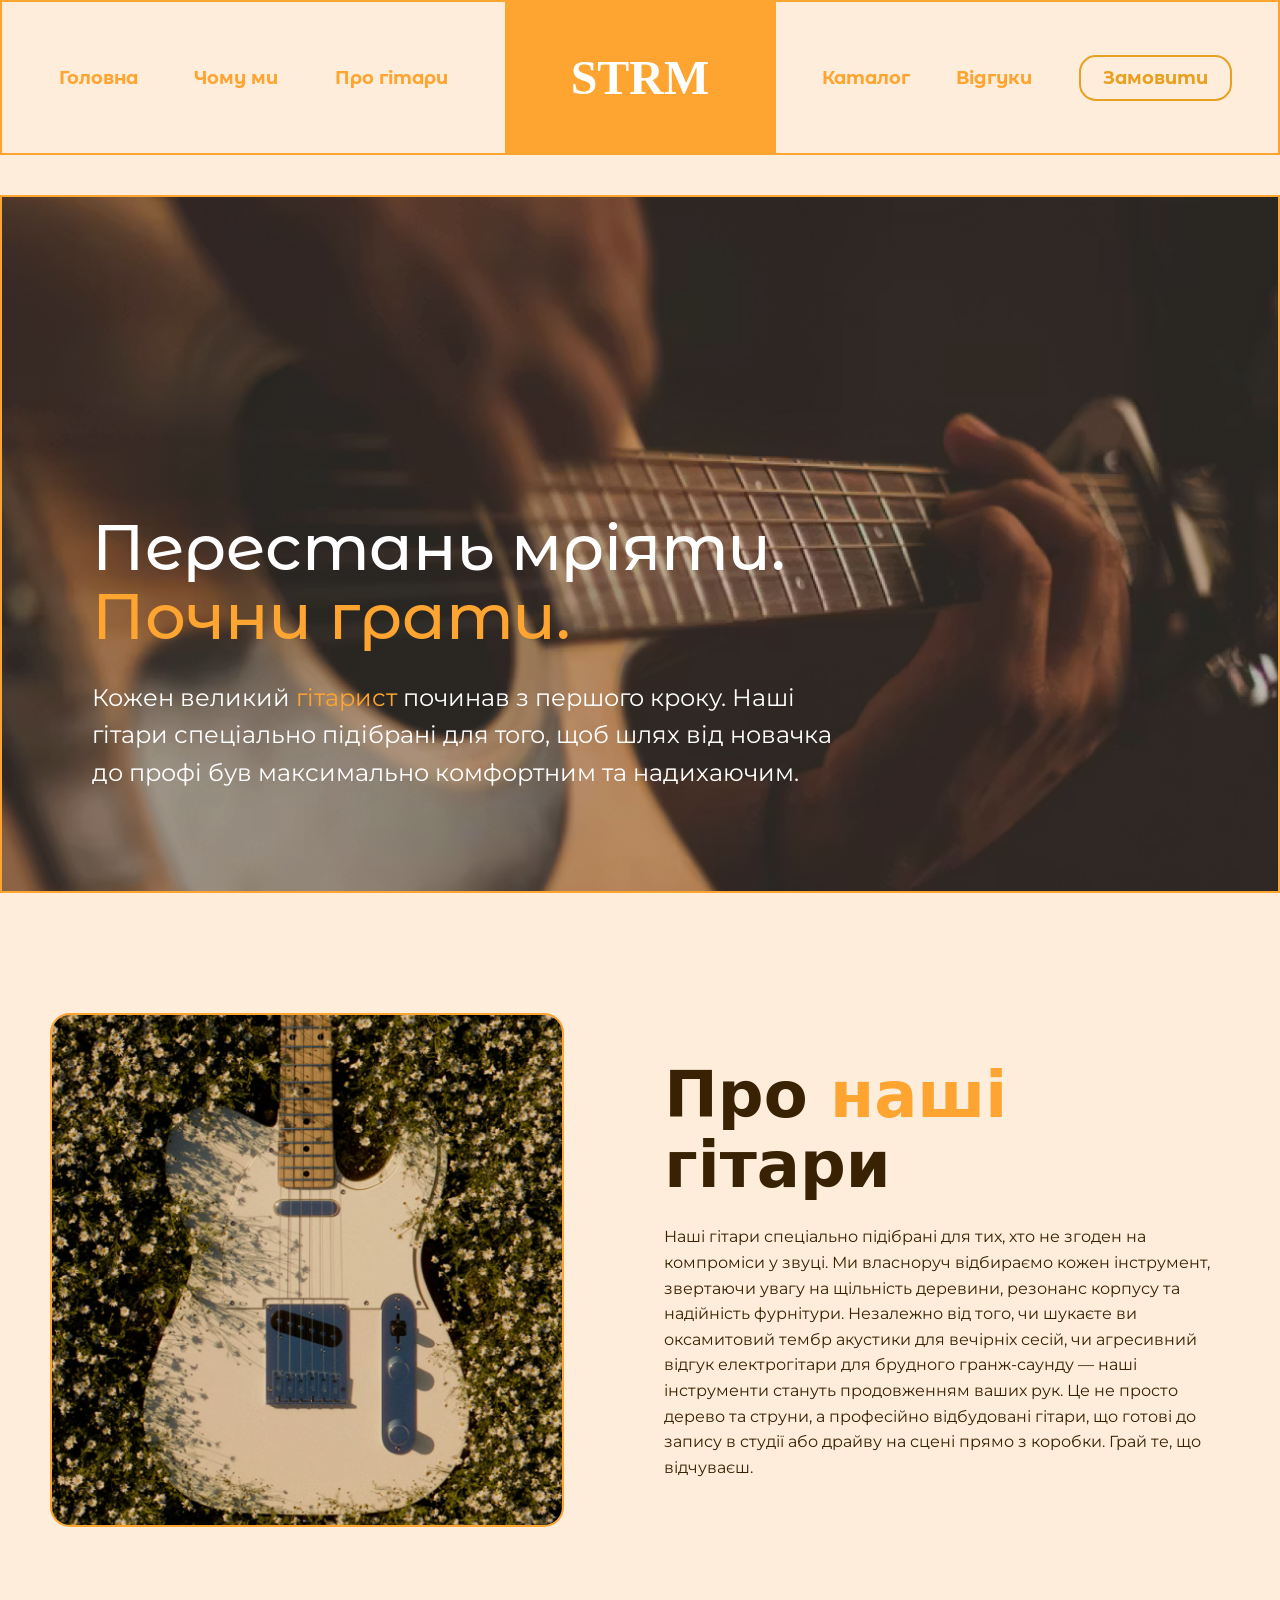
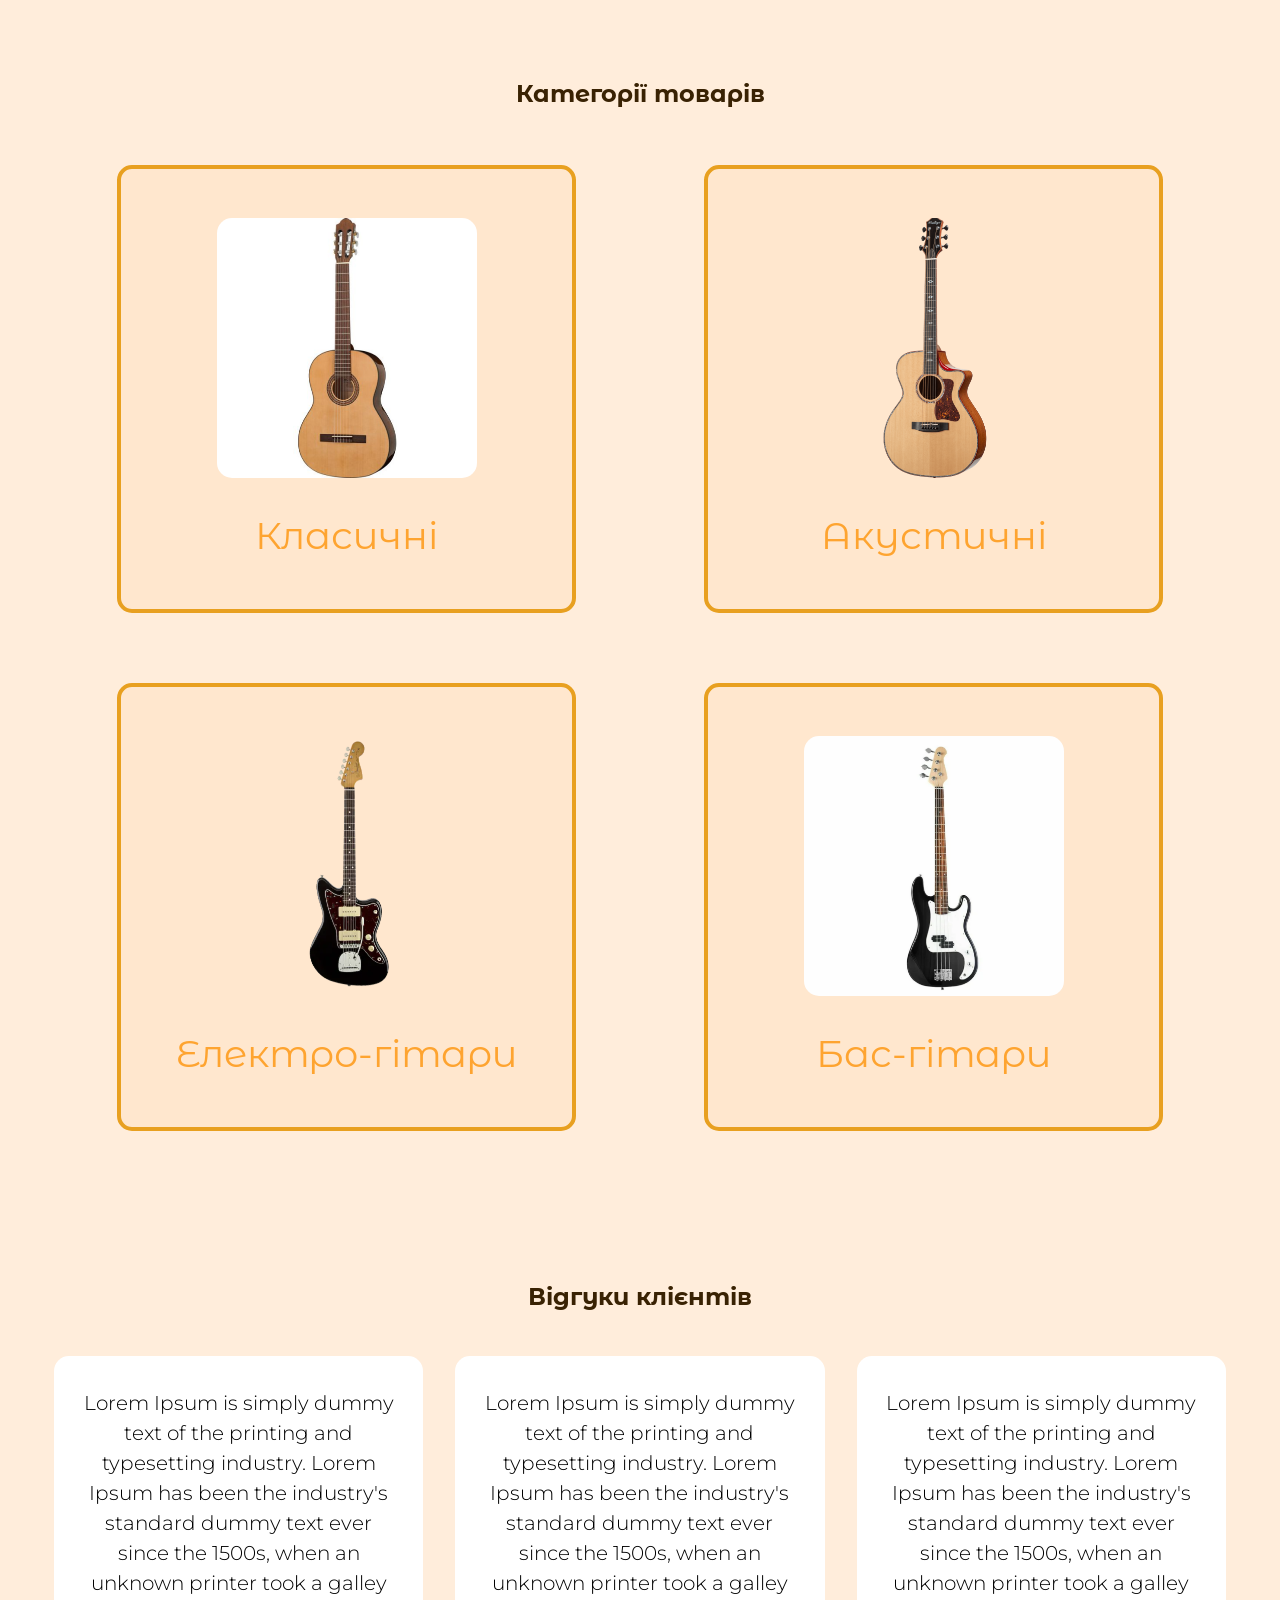
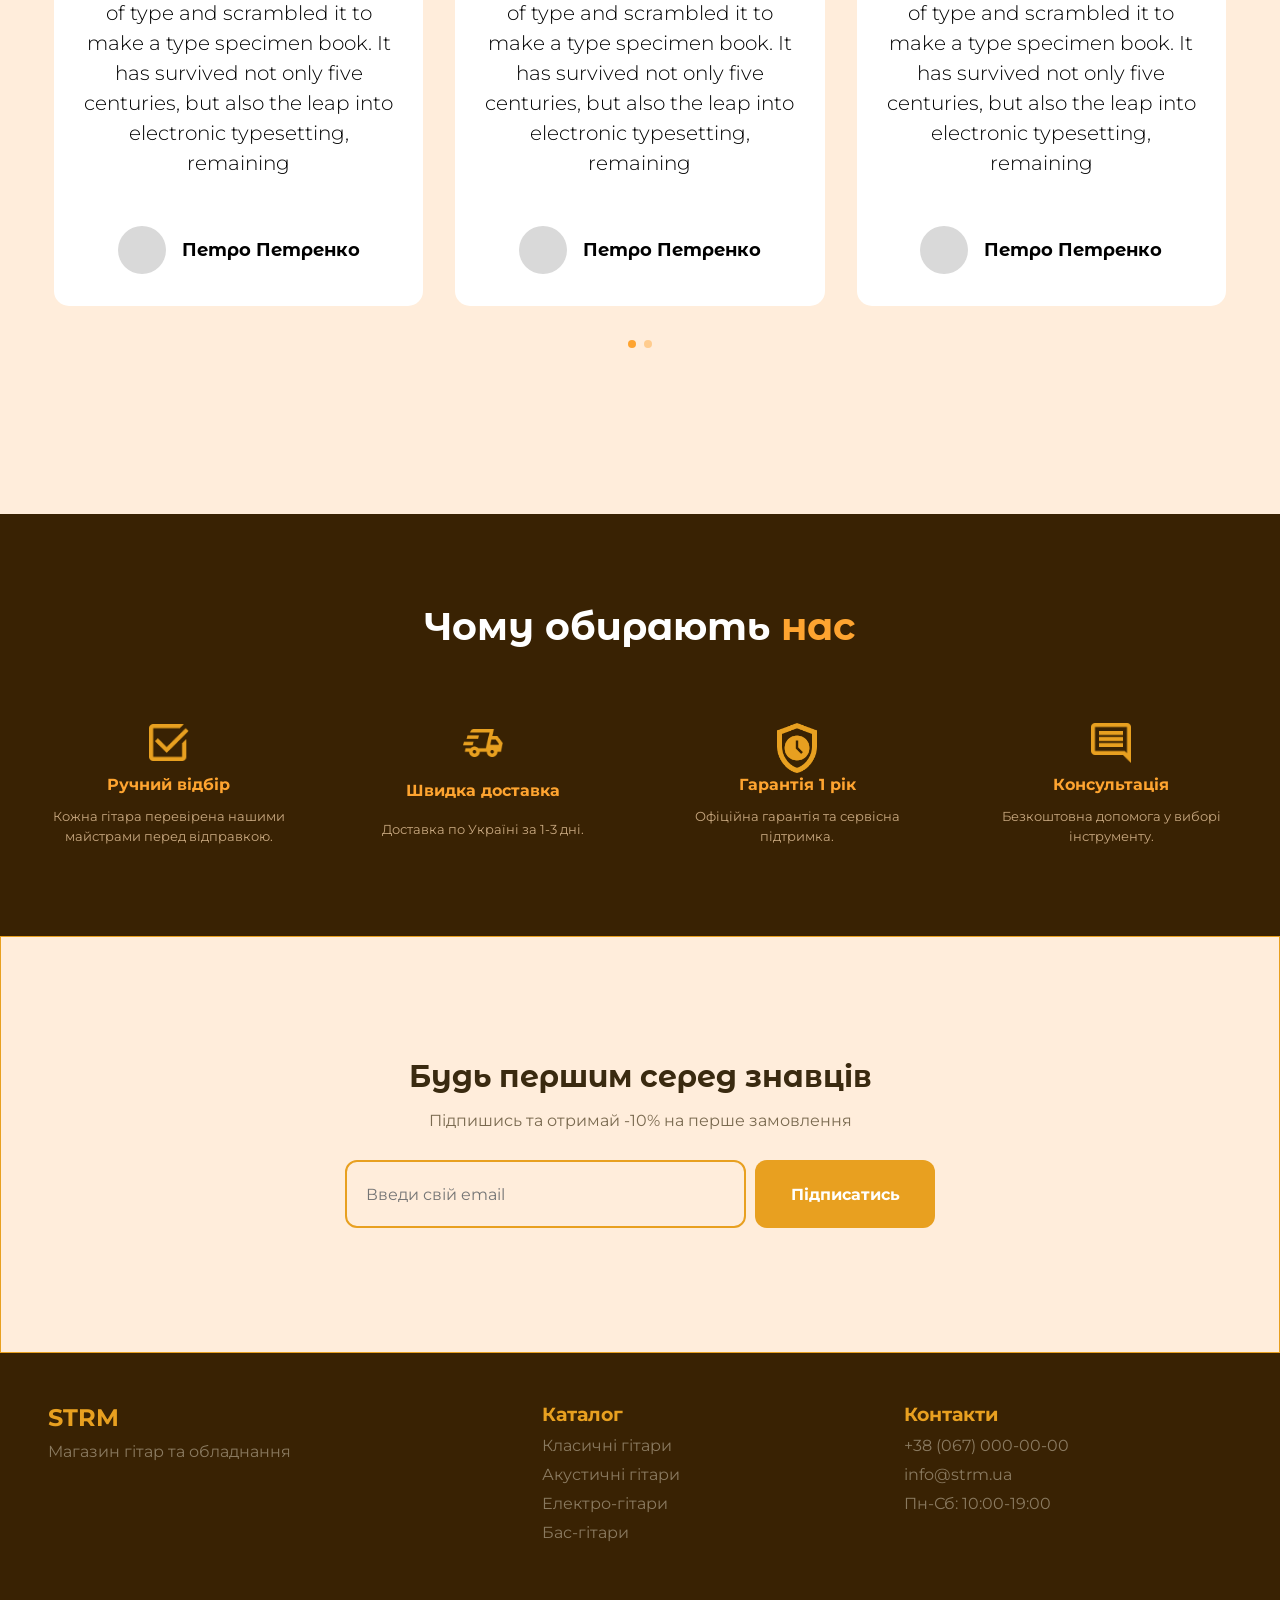
==== commit 858a71e7: "змінив навбар і хедер відповідно до прототипу фігми" ====
--- a/desktop.html
+++ b/desktop.html
@@ -52,9 +52,7 @@
             <div class="about-text">
                 <h2>Про <span>наші</span> гітари</h2>
                 <p>
-                    Ми власноруч відбираємо кожен інструмент, звертаючи увагу на щільність
-                    деревини, резонанс корпусу та надійність фурнітури. Це не просто дерево
-                    та струни, а професійно відбудовані гітари, готові до запису або сцени.
+                    Наші гітари спеціально підібрані для тих, хто не згоден на компроміси у звуці. Ми власноруч відбираємо кожен інструмент, звертаючи увагу на щільність деревини, резонанс корпусу та надійність фурнітури. Незалежно від того, чи шукаєте ви оксамитовий тембр акустики для вечірніх сесій, чи агресивний відгук електрогітари для брудного гранж-саунду — наші інструменти стануть продовженням ваших рук. Це не просто дерево та струни, а професійно відбудовані гітари, що готові до запису в студії або драйву на сцені прямо з коробки. Грай те, що відчуваєш.
                 </p>
             </div>
         </section>
@@ -88,31 +86,31 @@
             <div class="swiper reviews-swiper">
                 <div class="swiper-wrapper">
                     <article class="swiper-slide review-card">
-                        <p>Інструмент приїхав відбудований, звучить чисто й не потребував додаткового сервісу.</p>
-                        <div class="review-author">
-                            <span></span>
-                            <strong>Петро Петренко</strong>
-                        </div>
-                    </article>
-                    <article class="swiper-slide review-card">
-                        <p>Допомогли вибрати електрогітару під мій стиль і пояснили різницю між моделями просто.</p>
-                        <div class="review-author">
-                            <span></span>
-                            <strong>Олена Кравчук</strong>
-                        </div>
-                    </article>
-                    <article class="swiper-slide review-card">
-                        <p>Бас прийшов швидко, упакування надійне. З коробки все грало рівно.</p>
-                        <div class="review-author">
-                            <span></span>
-                            <strong>Максим Шевченко</strong>
-                        </div>
-                    </article>
-                    <article class="swiper-slide review-card">
-                        <p>Для першої гітари отримала саме те, що треба: нормальний звук і комфортний гриф.</p>
-                        <div class="review-author">
-                            <span></span>
-                            <strong>Ірина Мельник</strong>
+                        <p>Lorem Ipsum is simply dummy text of the printing and  typesetting industry. Lorem Ipsum has been the industry's standard dummy text ever since the 1500s, when an unknown printer took a galley of  type and scrambled it to make a type specimen book. It has survived not  only five centuries, but also the leap into electronic typesetting,  remaining </p>
+                        <div class="review-author">
+                            <span></span>
+                            <strong>Петро Петренко</strong>
+                        </div>
+                    </article>
+                    <article class="swiper-slide review-card">
+                        <p>Lorem Ipsum is simply dummy text of the printing and  typesetting industry. Lorem Ipsum has been the industry's standard dummy text ever since the 1500s, when an unknown printer took a galley of  type and scrambled it to make a type specimen book. It has survived not  only five centuries, but also the leap into electronic typesetting,  remaining </p>
+                        <div class="review-author">
+                            <span></span>
+                            <strong>Петро Петренко</strong>
+                        </div>
+                    </article>
+                    <article class="swiper-slide review-card">
+                        <p>Lorem Ipsum is simply dummy text of the printing and  typesetting industry. Lorem Ipsum has been the industry's standard dummy text ever since the 1500s, when an unknown printer took a galley of  type and scrambled it to make a type specimen book. It has survived not  only five centuries, but also the leap into electronic typesetting,  remaining </p>
+                        <div class="review-author">
+                            <span></span>
+                            <strong>Петро Петренко</strong>
+                        </div>
+                    </article>
+                    <article class="swiper-slide review-card">
+                        <p>Lorem Ipsum is simply dummy text of the printing and  typesetting industry. Lorem Ipsum has been the industry's standard dummy text ever since the 1500s, when an unknown printer took a galley of  type and scrambled it to make a type specimen book. It has survived not  only five centuries, but also the leap into electronic typesetting,  remaining </p>
+                        <div class="review-author">
+                            <span></span>
+                            <strong>Петро Петренко</strong>
                         </div>
                     </article>
                 </div>
--- a/style.css
+++ b/style.css
@@ -11,6 +11,8 @@
 }
 
 * {
+    margin: 0;
+    padding: 0;
     box-sizing: border-box;
 }
 
@@ -70,26 +72,33 @@
     position: relative;
     z-index: 20;
     min-height: 155px;
-    padding: 0 var(--side);
+    padding: 0;
     background: var(--paper);
 }
 
 .nav {
-    width: min(var(--container), 100%);
-    height: 155px;
-    margin: 0 auto;
-    display: grid;
-    grid-template-columns: 1fr 267px 1fr;
-    align-items: start;
-    gap: clamp(22px, 4vw, 56px);
+    width: 100%;
+    box-sizing: border-box;
+    min-height: 155px;
+    margin-bottom: 40px;
+    display: grid;
+    grid-template-columns: 1fr auto 1fr;
+    align-items: center;
+    border: 2px solid var(--accent);
+    background: var(--paper);
+    position: relative;
 }
 
 .logo {
-    height: 158px;
+    width: 267px;
+    height: 100%;
+
     display: grid;
     place-items: center;
+
     color: white;
     background: var(--accent);
+
     font-family: Georgia, serif;
     font-size: 48px;
     font-weight: 700;
@@ -98,20 +107,20 @@
 .nav-group {
     display: flex;
     align-items: center;
-    gap: clamp(22px, 3vw, 48px);
-    padding-top: 58px;
+    justify-content: space-evenly;
+    width: 100%;
+    height: 100%;
     color: var(--accent);
     font-family: "Montserrat Alternates", system-ui, sans-serif;
     font-size: 18px;
     font-weight: 700;
 }
-
 .nav-group-left {
-    justify-content: flex-end;
+    border-right: 2px solid var(--accent);
 }
 
 .nav-group-right {
-    justify-content: flex-start;
+    border-left: 2px solid var(--accent);
 }
 
 .nav a,
@@ -142,14 +151,21 @@
 
 .hero {
     min-height: 650px;
-    margin: 0 var(--side);
+
     display: grid;
     align-items: end;
-    padding: clamp(120px, 20vw, 260px) clamp(22px, 7vw, 92px) 100px;
+
+    padding:
+        calc(clamp(120px, 20vw, 260px) + 60px)
+        clamp(22px, 7vw, 92px)
+        100px;
+
     color: white;
+
     background:
         linear-gradient(rgba(0, 0, 0, 0.22), rgba(0, 0, 0, 0.22)),
         url("assets/hero.png") center / cover no-repeat;
+
     border: 2px solid var(--accent);
 }
 
@@ -187,39 +203,48 @@
 }
 
 .about {
+    /* Центруємо контейнер та обмежуємо його ширину згідно з макетом */
     width: min(var(--container), calc(100% - var(--side) * 2));
-    margin: clamp(56px, 10vw, 130px) auto 0;
-    display: grid;
-    grid-template-columns: minmax(280px, 518px) minmax(0, 1fr);
+    margin: clamp(60px, 10vw, 120px) auto; /* Авто-відступи зліва/справа для центрування */
+    
+    display: grid;
+    /* Гнучка колонка для фото та текстова колонка */
+    grid-template-columns: 1fr 1.1fr; 
     align-items: center;
-    gap: clamp(32px, 8vw, 110px);
+    gap: clamp(40px, 8vw, 100px); /* Адаптивний проміжок між контентом */
+    padding: 0;
 }
 
 .about-image {
     width: 100%;
-    aspect-ratio: 1 / 1.05;
+    aspect-ratio: 1 / 1; /* Робимо картинку квадратною як на макеті */
     object-fit: cover;
     border: 2px solid var(--accent);
     border-radius: 20px;
 }
 
-.about h2,
-.catalog h2,
-.reviews h2 {
-    color: var(--accent);
+.about-content {
+    text-align: left; /* Вирівнювання тексту по лівому краю */
+}
+
+.about h2 {
+    color: var(--ink); /* Колір заголовка як у Figma */
     font-size: clamp(32px, 5vw, 64px);
-    font-weight: 500;
-}
-
-.about h2 {
-    color: black;
+    font-weight: 600;
+    line-height: 1.1;
+    margin-bottom: 24px;
+}
+
+.about h2 span {
+    color: var(--accent); /* Помаранчеве слово "наші" */
 }
 
 .about p {
-    margin: 22px 0 0;
-    font-size: clamp(16px, 1.7vw, 20px);
-    font-weight: 300;
-    line-height: 1.7;
+    margin: 0;
+    font-size: clamp(16px, 1.2vw, 18px);
+    font-weight: 400;
+    line-height: 1.6;
+    color: var(--ink);
 }
 
 .catalog,
@@ -314,7 +339,7 @@
 .review-author {
     display: flex;
     align-items: center;
-    justify-content: space-between;
+    justify-content: center;
     gap: 16px;
     font-family: "Montserrat Alternates", system-ui, sans-serif;
     font-size: 18px;
@@ -715,8 +740,19 @@
         margin-top: 54px;
     }
 
+   
     .about {
-        gap: 26px;
+        grid-template-columns: 1fr; /* В одну колонку */
+        gap: 40px;
+    }
+    
+    .about-image {
+        max-width: 500px;
+        margin: 0 auto;
+    }
+    
+    .about h2 {
+        text-align: center;
     }
 
     .about h2,
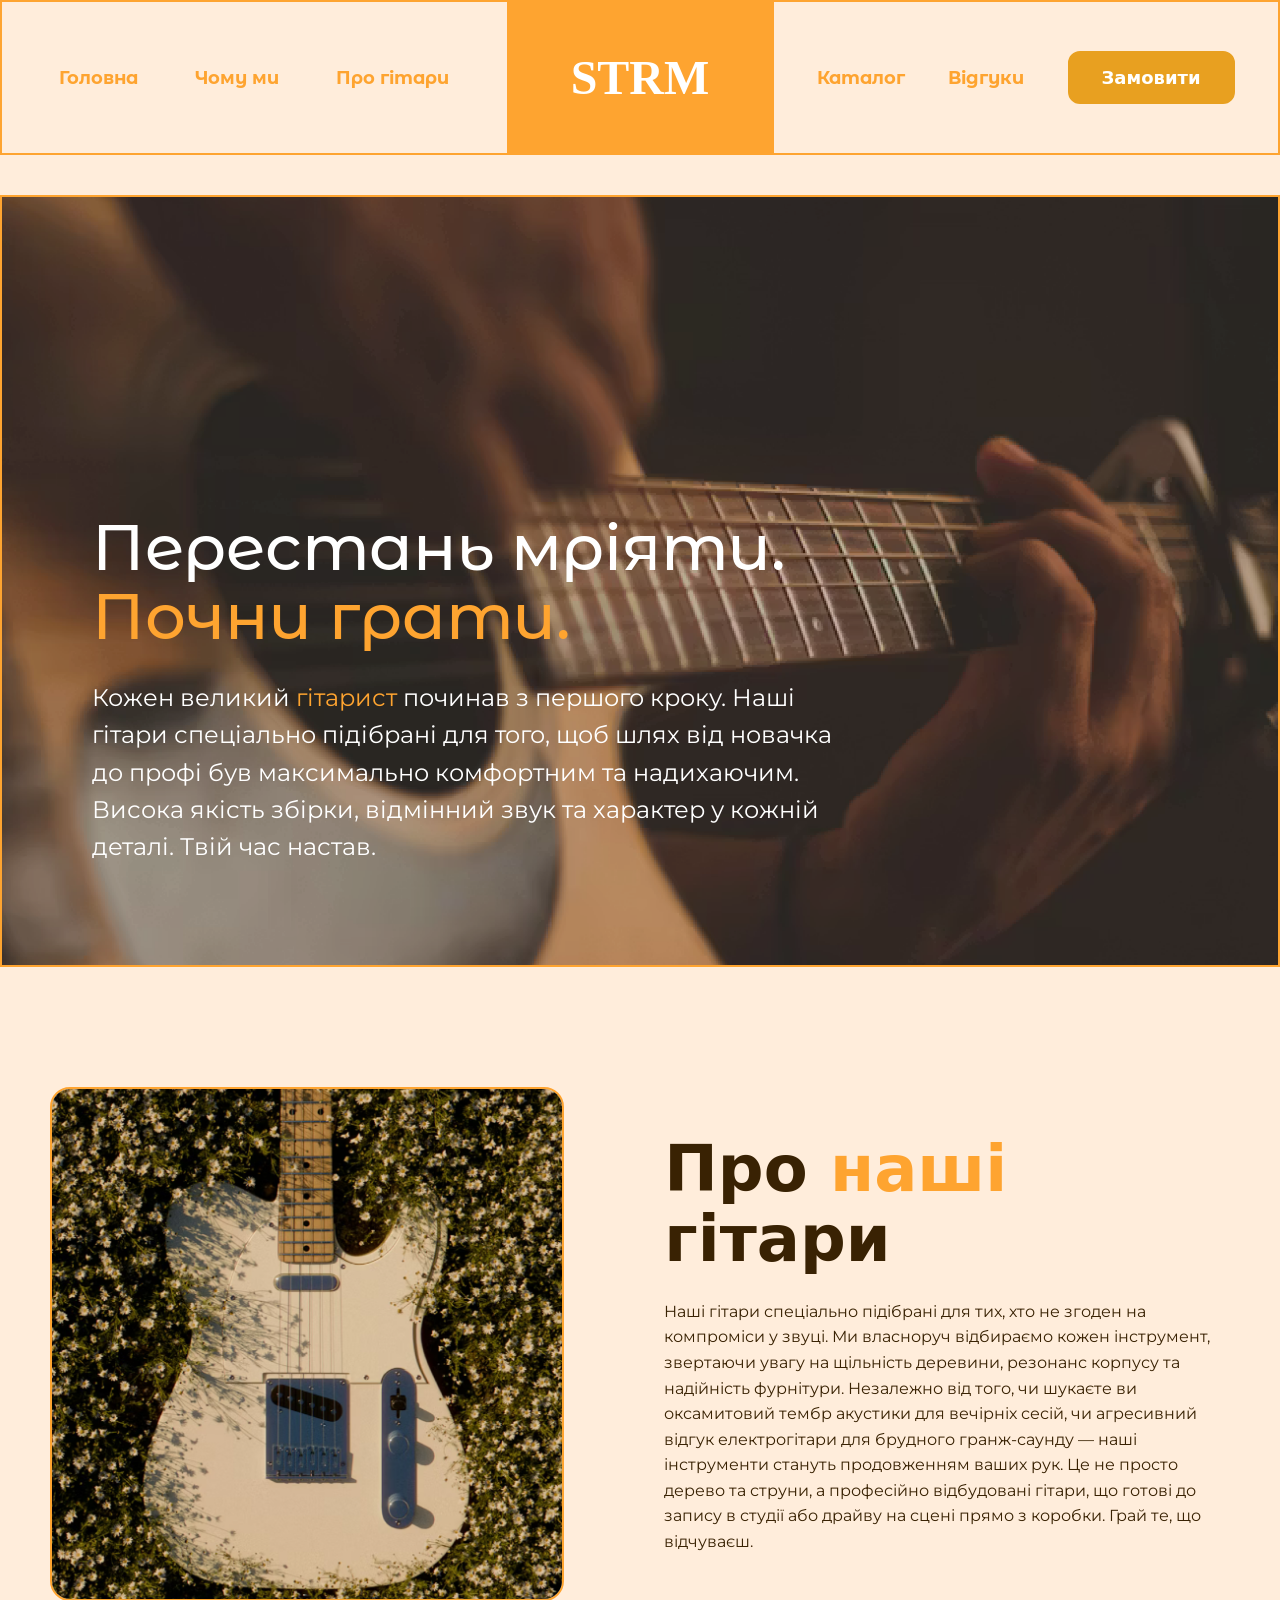
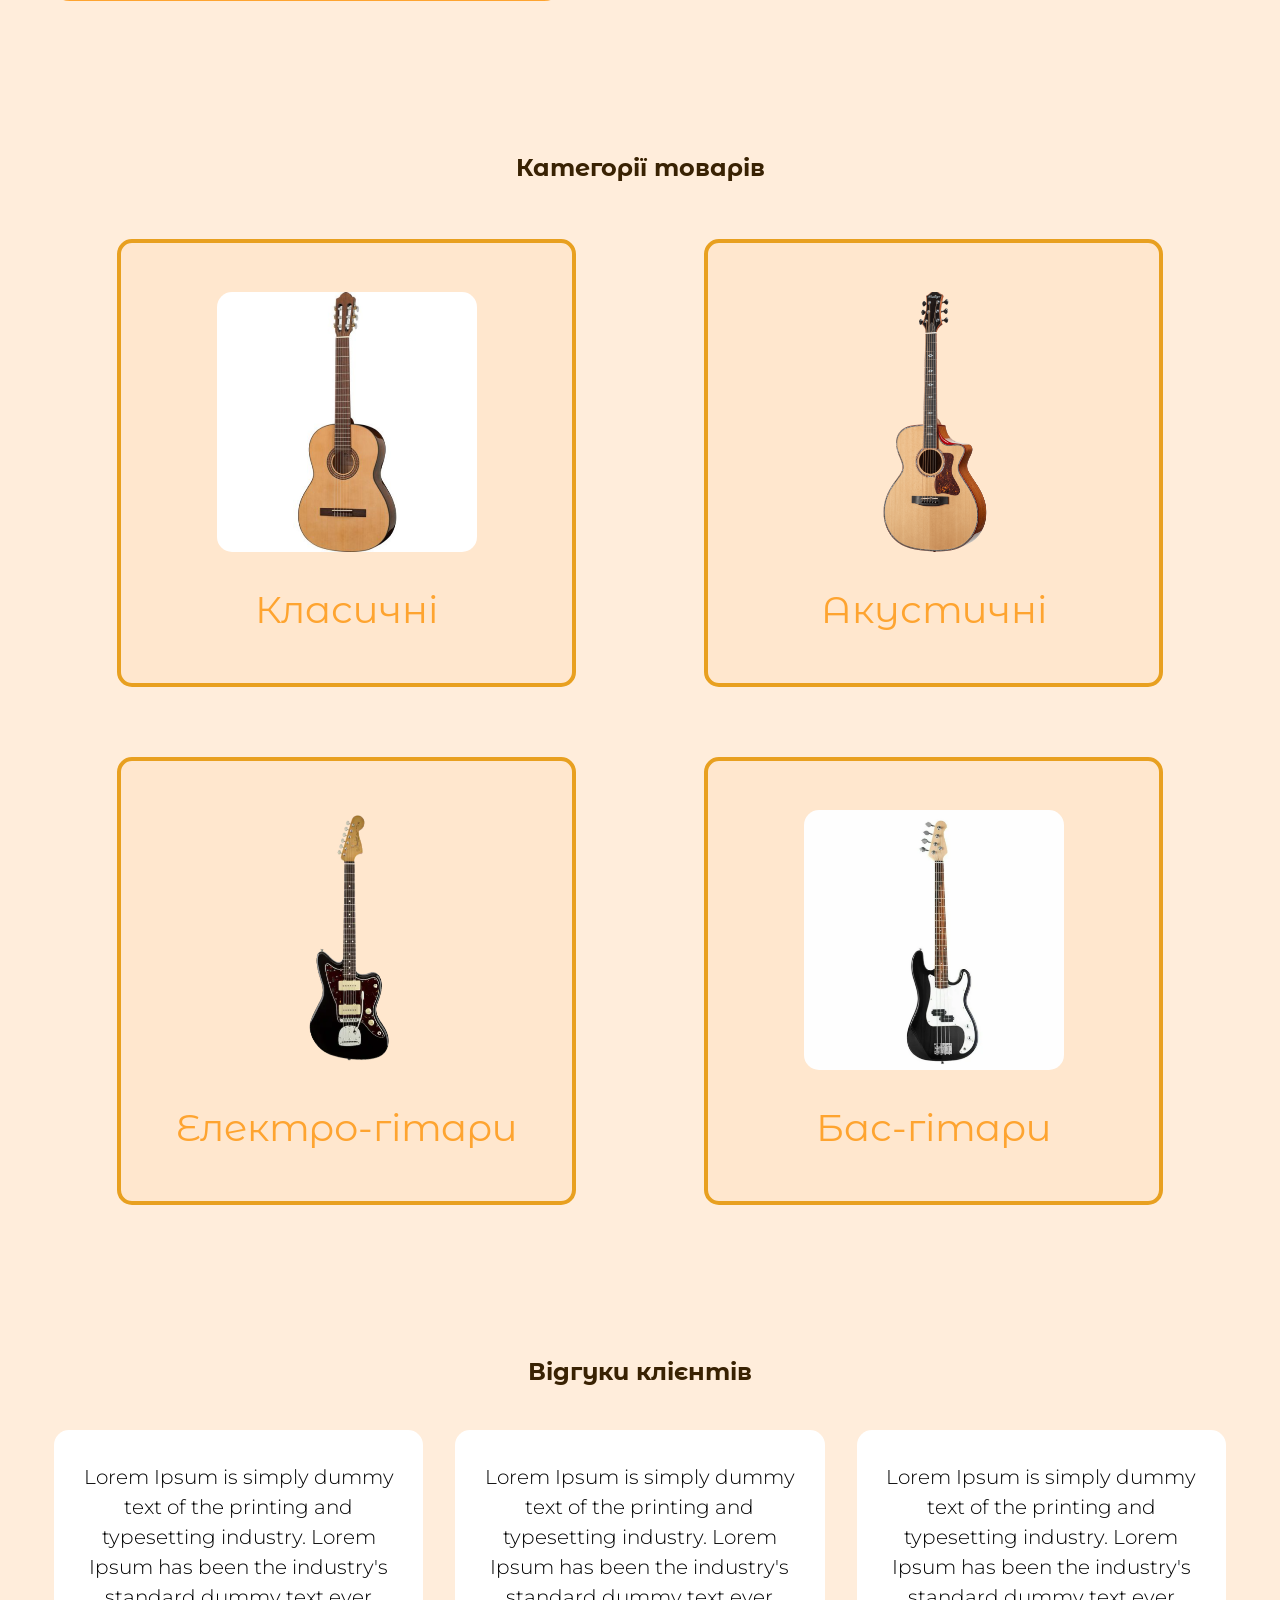
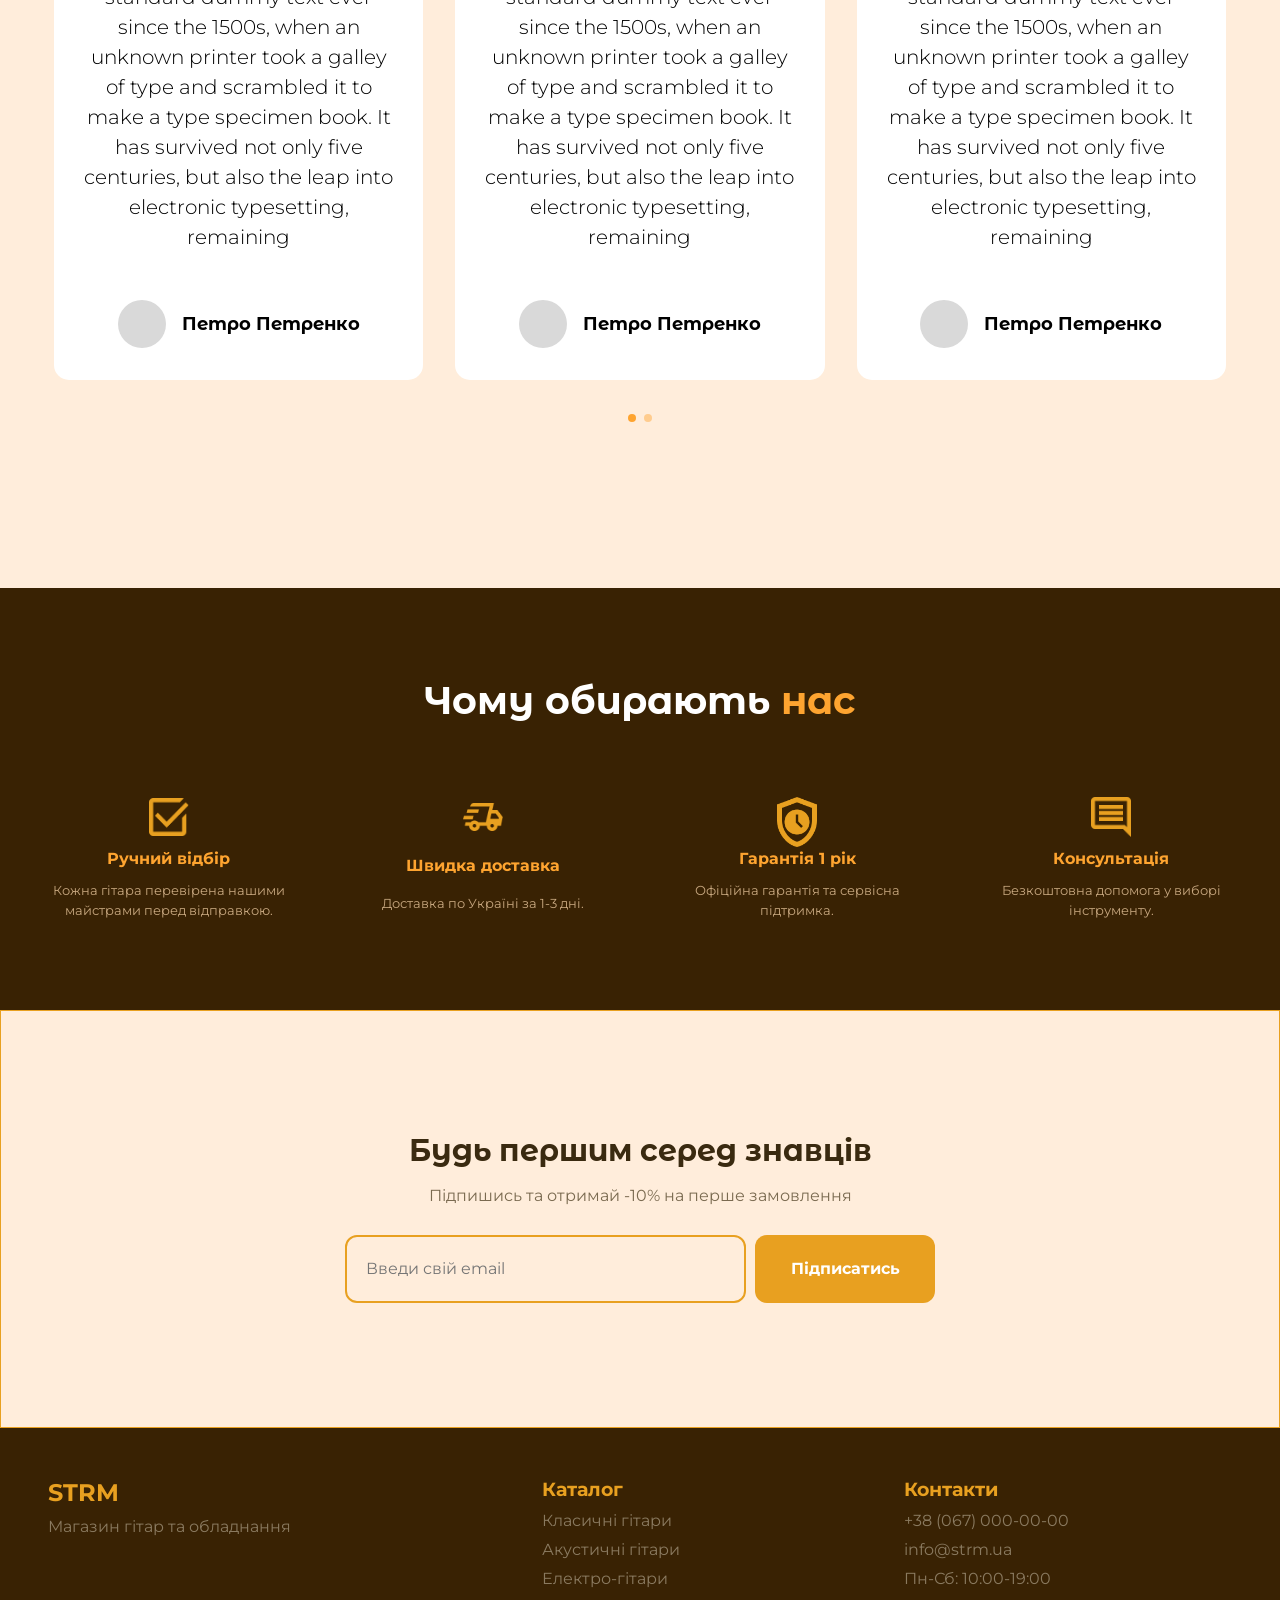
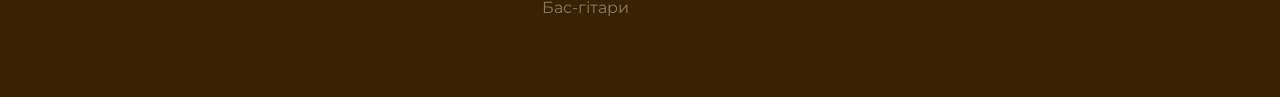
==== commit accbedb6: "пофіксив аішний код, трошки спростив та перегянув код" ====
--- a/desktop.html
+++ b/desktop.html
@@ -42,7 +42,8 @@
                 <p>
                     Кожен великий <span>гітарист</span> починав з першого кроку.
                     Наші гітари спеціально підібрані для того, щоб шлях від новачка
-                    до профі був максимально комфортним та надихаючим.
+                    до профі був максимально комфортним та надихаючим. Висока якість збірки, відмінний звук та характер у кожній деталі.
+                    Твій час настав.
                 </p>
             </div>
         </section>
@@ -204,6 +205,18 @@
         </section>
     </div>
 
+    <div class="cookies-banner" id="cookiesBanner" role="dialog" aria-labelledby="cookiesTitle">
+        <div class="cookies-content">
+            <p id="cookiesTitle">Ми використовуємо кукі для покращення роботи сайту. Ви можете прийняти їх або відхилити.</p>
+            <div class="cookies-buttons">
+                <button id="cookiesRejectAll" class="btn-secondary" type="button">Відхилити</button>
+                <button id="cookiesAcceptAll" class="btn-primary" type="button">Прийняти</button>
+            </div>
+        </div>
+    </div>
+
+    <button class="scroll-top" id="scrollTop" type="button" aria-label="До початку">↑</button>
+
     <button class="scroll-top" id="scrollTop" type="button" aria-label="До початку">↑</button>
 
     <script src="https://cdn.jsdelivr.net/npm/swiper@11/swiper-bundle.min.js"></script>
--- a/style.css
+++ b/style.css
@@ -115,13 +115,7 @@
     font-size: 18px;
     font-weight: 700;
 }
-.nav-group-left {
-    border-right: 2px solid var(--accent);
-}
-
-.nav-group-right {
-    border-left: 2px solid var(--accent);
-}
+    /* § */
 
 .nav a,
 .outline-button {
@@ -133,16 +127,19 @@
 }
 
 .outline-button {
-    padding: 10px 22px;
-    color: var(--accent-dark);
-    background: transparent;
+    padding: 14px 32px;              
+    color: white;                  
+    background: var(--accent-dark);  
     border: 2px solid var(--accent-dark);
-    border-radius: 17px;
+    border-radius: 12px;
+    font-weight: 600;
+    transition: all 180ms ease;
 }
 
 .outline-button:hover {
-    transform: translateY(-2px);
-    box-shadow: 0 10px 24px rgba(232, 160, 32, 0.22);
+    background: var(--accent);
+    transform: translateY(-3px);
+    box-shadow: 0 12px 30px rgba(232, 160, 32, 0.3);
 }
 
 .burger-button {
@@ -211,24 +208,26 @@
     /* Гнучка колонка для фото та текстова колонка */
     grid-template-columns: 1fr 1.1fr; 
     align-items: center;
-    gap: clamp(40px, 8vw, 100px); /* Адаптивний проміжок між контентом */
+    gap: clamp(40px, 8vw, 100px);
     padding: 0;
 }
 
 .about-image {
     width: 100%;
-    aspect-ratio: 1 / 1; /* Робимо картинку квадратною як на макеті */
+    aspect-ratio: 1 / 1;
     object-fit: cover;
     border: 2px solid var(--accent);
     border-radius: 20px;
+    max-height: 647px;
+    max-width: 516px;
 }
 
 .about-content {
-    text-align: left; /* Вирівнювання тексту по лівому краю */
+    text-align: left;
 }
 
 .about h2 {
-    color: var(--ink); /* Колір заголовка як у Figma */
+    color: var(--ink);
     font-size: clamp(32px, 5vw, 64px);
     font-weight: 600;
     line-height: 1.1;
@@ -236,11 +235,11 @@
 }
 
 .about h2 span {
-    color: var(--accent); /* Помаранчеве слово "наші" */
+    color: var(--accent);
 }
 
 .about p {
-    margin: 0;
+    margin: 5;
     font-size: clamp(16px, 1.2vw, 18px);
     font-weight: 400;
     line-height: 1.6;
@@ -605,6 +604,84 @@
     transform: translateY(0);
 }
 
+.cookies-banner {
+    position: fixed;
+    bottom: 24px;
+    left: 50%;
+    transform: translate(-50%, 100px);
+    z-index: 99;
+    width: min(540px, calc(100% - 32px));
+    
+    padding: 20px 24px;
+    background: rgba(57, 34, 3, 0.95); /* Твій колір --ink з прозорістю */
+    backdrop-filter: blur(8px);
+    border: 1px solid var(--accent);
+    border-radius: 16px;
+    box-shadow: 0 16px 40px rgba(42, 24, 0, 0.3);
+    
+    opacity: 0;
+    visibility: hidden;
+    transition: transform 400ms cubic-bezier(0.16, 1, 0.3, 1), 
+                opacity 400ms ease, 
+                visibility 400ms ease;
+}
+
+.cookies-banner.is-visible {
+    transform: translate(-50%, 0);
+    opacity: 1;
+    visibility: visible;
+}
+
+.cookies-content {
+    display: flex;
+    flex-direction: column;
+    gap: 16px;
+    text-align: center;
+}
+
+.cookies-content p {
+    margin: 0;
+    font-size: 14px;
+    line-height: 1.5;
+    color: #f7ebd9;
+}
+
+.cookies-buttons {
+    display: flex;
+    gap: 12px;
+}
+
+.cookies-buttons button {
+    flex: 1;
+    min-height: 44px;
+    padding: 10px 16px;
+    font-size: 14px;
+    font-weight: 600;
+    border-radius: 10px;
+    transition: all 180ms ease;
+}
+
+.btn-primary {
+    background: var(--accent);
+    color: white;
+}
+
+.btn-primary:hover {
+    background: var(--accent-dark);
+    transform: translateY(-1px);
+}
+
+.btn-secondary {
+    background: transparent;
+    color: #f7ebd9;
+    border: 1px solid rgba(254, 164, 48, 0.4);
+}
+
+.btn-secondary:hover {
+    background: rgba(254, 164, 48, 0.1);
+    border-color: var(--accent);
+}
+
 @media (max-width: 1024px) {
     .nav {
         grid-template-columns: 1fr 200px 1fr;
@@ -634,6 +711,11 @@
 }
 
 @media (max-width: 768px) {
+    .cookies-buttons {
+        flex-direction: column;
+        gap: 8px;
+    }
+    
     .header {
         position: absolute;
         inset: 0 0 auto;
@@ -713,8 +795,9 @@
     }
 
     .outline-button {
-        width: 145px;
-        margin: 22px auto 0;
+        width: auto;
+        padding: 12px 28px;
+        min-width: 120px;
     }
 
     .hero {
@@ -747,7 +830,7 @@
     }
     
     .about-image {
-        max-width: 500px;
+        max-width: 647px;
         margin: 0 auto;
     }
     
